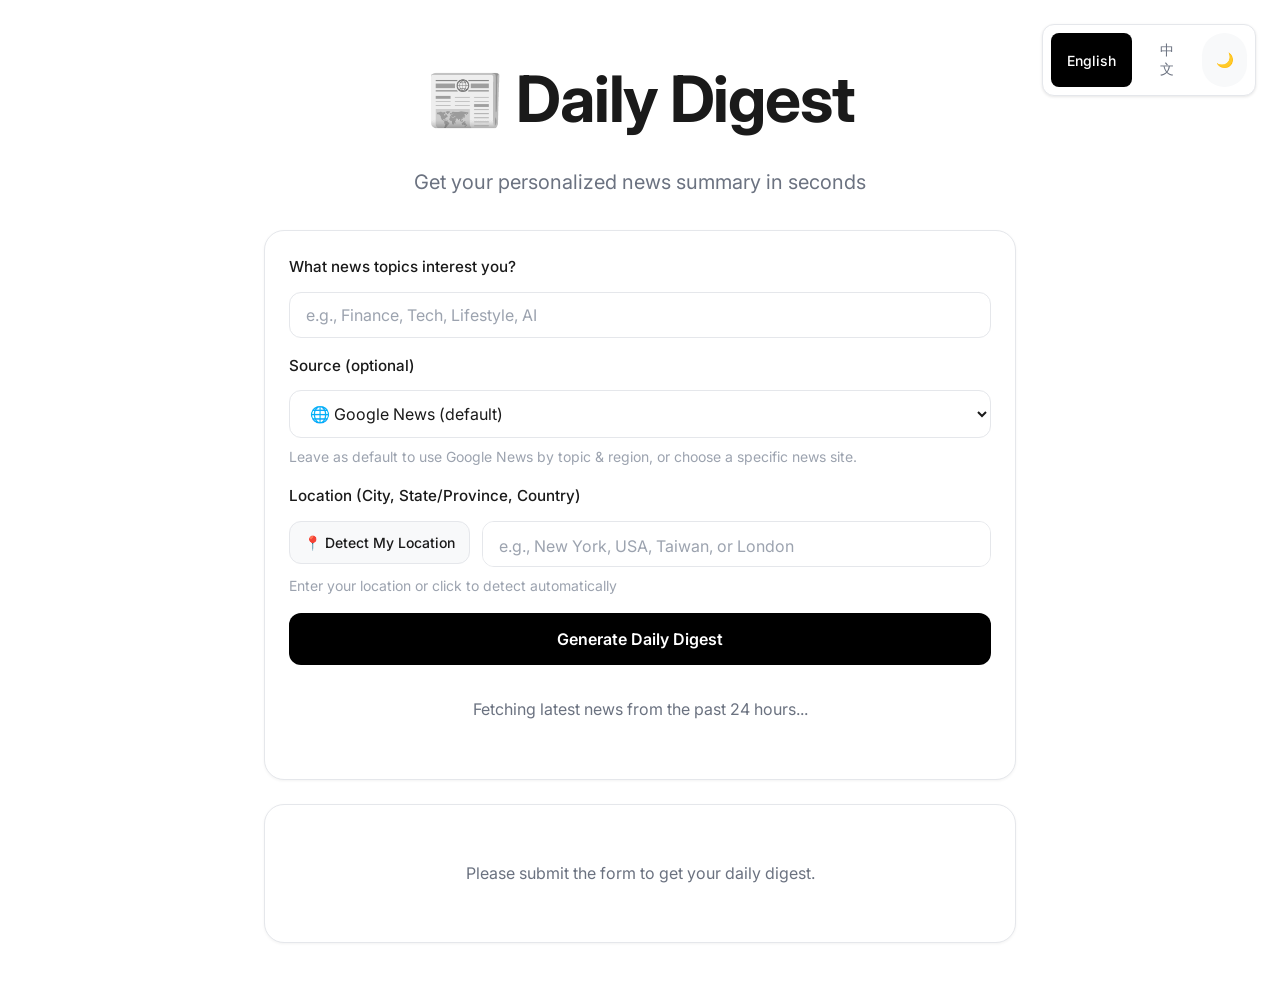
==== public/index.html @ 7a150e60 "11/23 address optimization" ====
<!DOCTYPE html>
<html lang="en">
  <head>
    <meta charset="UTF-8" />
    <meta name="viewport" content="width=device-width, initial-scale=1.0" />
    <title>Daily Digest</title>
    <link rel="icon" href="data:image/svg+xml,<svg xmlns=%22http://www.w3.org/2000/svg%22 viewBox=%220 0 100 100%22><text y=%22.9em%22 font-size=%2290%22>📰</text></svg>" />
    <style>
      @import url('https://fonts.googleapis.com/css2?family=Inter:wght@300;400;500;600;700&display=swap');
      
      :root {
        --bg: #ffffff;
        --bg-secondary: #f8f9fa;
        --text: #1a1a1a;
        --text-secondary: #6b7280;
        --text-muted: #9ca3af;
        --border: #e5e7eb;
        --border-light: #f3f4f6;
        --primary: #000000;
        --accent: #6366f1;
        --accent-light: #e0e7ff;
        --success: #10b981;
        --warning: #f59e0b;
        --error: #ef4444;
      }

      body.dark {
        --bg: #020617;
        --bg-secondary: #020617;
        --text: #e5e7eb;
        --text-secondary: #9ca3af;
        --text-muted: #6b7280;
        --border: #1f2937;
        --border-light: #111827;
        --primary: #f9fafb;
        --accent: #6366f1;
        --accent-light: rgba(129, 140, 248, 0.18);
        --success: #22c55e;
        --warning: #facc15;
        --danger: #f97373;
        --card-shadow: 0 22px 60px rgba(15, 23, 42, 0.95);
      }

      body.dark .lang-toggle {
        background: #020617;
        border-color: #1f2937;
        box-shadow: 0 10px 35px rgba(15, 23, 42, 0.9);
      }

      body.dark .lang-btn {
        color: #9ca3af;
      }

      .theme-btn {
        padding: 0.35rem 0.65rem;
        border-radius: 999px;
        border: none;
        cursor: pointer;
        font-size: 0.9rem;
        background: var(--bg-secondary);
        color: var(--text-secondary);
        display: flex;
        align-items: center;
        justify-content: center;
        transition: all 0.18s ease;
      }

      .theme-btn:hover {
        transform: translateY(-1px);
        box-shadow: 0 8px 18px rgba(15, 23, 42, 0.18);
      }


      body.dark .lang-btn.active {
        color: #f9fafb;
      }

      body.dark .app-container {
        background:
          radial-gradient(circle at top, rgba(129, 140, 248, 0.18), transparent 55%),
          radial-gradient(circle at bottom, rgba(56, 189, 248, 0.12), transparent 55%),
          #020617;
      }

      body.dark .card {
        background: #020617;
        border-color: #1f2937;
      }

      body.dark .card-header h2,
      body.dark .card-header p {
        color: #e5e7eb;
      }

      body.dark .input {
        background: #020617;
        border-color: #1f2937;
        color: #e5e7eb;
      }

      body.dark .input::placeholder {
        color: #6b7280;
      }

      body.dark .btn-primary {
        background: #6366f1;
        color: #f9fafb;
      }

      body.dark .btn-primary:hover {
        background: #4f46e5;
      }

      body.dark .btn-outline {
        border-color: #374151;
        color: #e5e7eb;
      }

      body.dark .btn-outline:hover {
        background: #111827;
      }

      body.dark .badge-keyword {
        background: rgba(55, 65, 81, 0.7);
        color: #e5e7eb;
      }

      body.dark .news-list li {
        border-color: #111827;
      }

      body.dark .news-link {
        color: #e5e7eb;
      }

      body.dark .news-link:hover {
        color: #a5b4fc;
      }

      body.dark .metric-label {
        color: #9ca3af;
      }

      body.dark .tooltip-badge {
        background: rgba(31, 41, 55, 0.95);
        color: #e5e7eb;
        border-color: #374151;
      }


      * {
        margin: 0;
        padding: 0;
        box-sizing: border-box;
      }

      body {
        font-family: 'Inter', -apple-system, BlinkMacSystemFont, sans-serif;
        background: var(--bg);
        color: var(--text);
        line-height: 1.6;
        min-height: 100vh;
        font-weight: 400;
        -webkit-font-smoothing: antialiased;
      }

      .lang-toggle {
        position: fixed;
        top: 1.5rem;
        right: 1.5rem;
        z-index: 100;
        display: flex;
        gap: 0.5rem;
        background: white;
        padding: 0.5rem;
        border-radius: 12px;
        border: 1px solid var(--border);
        box-shadow: 0 1px 3px rgba(0, 0, 0, 0.1);
      }

      .lang-btn {
        padding: 0.5rem 1rem;
        background: transparent;
        border: none;
        color: var(--text-secondary);
        cursor: pointer;
        border-radius: 8px;
        font-weight: 500;
        font-size: 0.875rem;
        transition: all 0.2s;
      }

      .lang-btn.active {
        background: var(--primary);
        color: white;
      }

      .lang-btn:hover:not(.active) {
        background: var(--bg-secondary);
        color: var(--text);
      }

      header {
        text-align: center;
        padding: 3rem 1.5rem 2rem;
        background: var(--bg);
      }

      header h1 {
        font-size: clamp(2.5rem, 6vw, 4rem);
        font-weight: 700;
        margin-bottom: 1rem;
        color: var(--text);
        letter-spacing: -0.02em;
      }

      header p {
        font-size: 1.25rem;
        color: var(--text-secondary);
        font-weight: 400;
        max-width: 600px;
        margin: 0 auto;
      }

      main {
        max-width: 800px;
        margin: 0 auto;
        padding: 0 1.5rem 2rem;
      }

      .card {
        background: white;
        border-radius: 20px;
        padding: 1.5rem;
        margin-bottom: 1.5rem;
        border: 1px solid var(--border);
        box-shadow: 0 1px 3px rgba(0, 0, 0, 0.05);
      }

      label {
        display: block;
        font-weight: 500;
        margin-bottom: 0.75rem;
        color: var(--text);
        font-size: 0.95rem;
      }

      input, select, textarea {
        width: 100%;
        padding: 0.75rem 1rem;
        border-radius: 12px;
        border: 1.5px solid var(--border);
        background: var(--bg);
        color: var(--text);
        font-size: 1rem;
        margin-bottom: 1rem;
        transition: all 0.2s;
        font-family: inherit;
        font-weight: 400;
      }

      textarea {
        min-height: 80px;
        resize: vertical;
        line-height: 1.6;
      }

      .address-input-wrapper {
        display: flex;
        gap: 0.75rem;
        align-items: stretch;
        margin-bottom: 1rem;
        flex-direction: row;
      }

      .address-input-wrapper textarea {
        flex: 1;
        margin-bottom: 0;
        min-height: auto;
        height: auto;
        line-height: 1.5;
        padding: 0.75rem 1rem;
        resize: none;
        overflow-y: auto;
        order: 2;
        box-sizing: border-box;
      }

      input:focus, select:focus, textarea:focus {
        outline: none;
        border-color: var(--primary);
        box-shadow: 0 0 0 3px rgba(0, 0, 0, 0.05);
      }

      input::placeholder, textarea::placeholder {
        color: var(--text-muted);
      }

      button {
        width: 100%;
        padding: 1rem 1.5rem;
        border-radius: 12px;
        border: none;
        font-size: 1rem;
        font-weight: 600;
        background: var(--primary);
        color: white;
        cursor: pointer;
        transition: all 0.2s;
        font-family: inherit;
      }

      button:hover {
        background: #333;
        transform: translateY(-1px);
        box-shadow: 0 4px 12px rgba(0, 0, 0, 0.15);
      }

      button:active {
        transform: translateY(0);
      }

      .takeaway-section {
        background: var(--bg-secondary);
        padding: 2rem;
        border-radius: 16px;
        margin-bottom: 2rem;
        border: 1px solid var(--border);
      }

      .takeaway-section h2 {
        font-size: 1.5rem;
        margin-bottom: 1.5rem;
        font-weight: 600;
        color: var(--text);
      }

      .things-to-watch {
        margin-bottom: 1.5rem;
      }

      .things-to-watch h3 {
        font-size: 1rem;
        margin-bottom: 1rem;
        color: var(--text);
        font-weight: 500;
      }

      .things-to-watch ul {
        list-style: none;
        padding-left: 0;
      }

      .things-to-watch li {
        padding: 0.75rem 1rem;
        margin-bottom: 0.5rem;
        background: white;
        border-radius: 10px;
        border-left: 3px solid var(--accent);
        font-size: 0.95rem;
        line-height: 1.6;
      }

      .takeaway-box {
        background: white;
        padding: 1.5rem;
        border-radius: 12px;
        border: 1px solid var(--border);
      }

      .takeaway-box h3 {
        font-size: 1rem;
        margin-bottom: 0.75rem;
        font-weight: 600;
        color: var(--text);
      }

      .takeaway-box p {
        font-size: 1rem;
        line-height: 1.7;
        color: var(--text);
      }

      .ai-disabled {
        background: var(--accent-light);
        border: 1px solid var(--accent);
        color: var(--accent);
        padding: 1rem 1.5rem;
        border-radius: 12px;
        text-align: center;
        margin-bottom: 2rem;
        font-size: 0.95rem;
      }

      .news-list {
        display: grid;
        gap: 0.75rem;
      }

      .news-item {
        background: white;
        border: 1px solid var(--border);
        border-radius: 12px;
        padding: 1rem 1.25rem;
        transition: all 0.2s;
        display: flex;
        align-items: center;
        justify-content: space-between;
        gap: 1rem;
      }

      .news-item:hover {
        background: var(--bg-secondary);
        border-color: var(--primary);
        transform: translateX(2px);
      }

      .news-item h3 {
        font-size: 0.875rem;
        font-weight: 500;
        margin: 0;
        flex: 1;
        line-height: 1.5;
        color: var(--text);
      }

      .news-item a {
        color: var(--text);
        text-decoration: none;
        transition: color 0.2s;
      }

      .news-item a:hover {
        color: var(--accent);
      }

      .news-item .link-icon {
        color: var(--text-muted);
        font-size: 1rem;
        transition: all 0.2s;
        flex-shrink: 0;
      }

      .news-item:hover .link-icon {
        color: var(--primary);
        transform: translateX(2px);
      }

      .status {
        text-align: center;
        padding: 2rem;
        color: var(--text-secondary);
        font-size: 1rem;
      }

      .error {
        color: var(--error);
        background: #fef2f2;
        padding: 1.5rem;
        border-radius: 12px;
        border: 1px solid #fecaca;
        text-align: center;
        font-size: 0.95rem;
      }

      .loading {
        text-align: center;
        padding: 2rem;
        color: var(--text-secondary);
      }

      .loading::after {
        content: '...';
        animation: dots 1.5s steps(4, end) infinite;
      }

      @keyframes dots {
        0%, 20% { content: '.'; }
        40% { content: '..'; }
        60%, 100% { content: '...'; }
      }

      .address-input-group {
        display: grid;
        gap: 1rem;
      }

      .address-input-group textarea {
        margin-bottom: 0;
      }

      .helper-text {
        font-size: 0.875rem;
        color: var(--text-muted);
        margin-top: -0.5rem;
        margin-bottom: 1rem;
      }

      .location-detect-btn {
        padding: 0.75rem 0.875rem;
        border-radius: 12px;
        border: 1.5px solid var(--border);
        background: var(--bg-secondary);
        color: var(--text);
        cursor: pointer;
        font-size: 0.875rem;
        font-weight: 500;
        transition: all 0.2s;
        font-family: inherit;
        display: flex;
        align-items: center;
        gap: 0.5rem;
        white-space: nowrap;
        flex-shrink: 0;
        align-self: stretch;
        order: 1;
        min-width: auto;
        width: auto;
        max-width: fit-content;
        box-sizing: border-box;
        height: 100%;
      }
      
      button.location-detect-btn {
        width: auto !important;
      }

      .location-detect-btn:hover {
        background: var(--border);
        border-color: var(--primary);
      }

      .location-detect-btn:disabled {
        opacity: 0.5;
        cursor: not-allowed;
      }

      @media (max-width: 768px) {
        .lang-toggle {
          top: 1rem;
          right: 1rem;
        }

        header {
          padding: 4rem 1rem 3rem;
        }

        .card {
          padding: 1.5rem;
        }

        .news-item {
          flex-direction: column;
          align-items: flex-start;
        }

        .news-item h3 {
          margin-bottom: 0.5rem;
        }
      }
    </style>
  </head>
  <body>
    <div class="lang-toggle">
      <button class="lang-btn active" data-lang="en">English</button>
      <button class="lang-btn" data-lang="zh">中文</button>
          <button class="theme-btn" id="themeToggle" aria-label="Toggle dark mode">🌙</button>
    </div>

    <header>
      <h1 data-i18n="title">📰 Daily Digest</h1>
      <p data-i18n="subtitle">Get your daily news summary in seconds</p>
    </header>

    <main>
      <section class="card">
        <form id="interestForm">
          <div>
            <label for="topic" data-i18n="topic-label">What news topics interest you?</label>
            <input
              id="topic"
              name="topic"
              data-i18n-placeholder="topic-placeholder"
              placeholder="e.g., Finance, Tech, Lifestyle, AI"
              required
            />
          </div>

          <div>
            <label for="presetSource">Source (optional)</label>
            <select id="presetSource" name="presetSource">
              <option value="">🌐 Google News (default)</option>
              <option value="bbc_world">BBC News - World</option>
              <option value="cnn_world">CNN - World</option>
              <option value="cnn_international">CNN - International Edition</option>
              <option value="nyt_world">NYT - World News</option>
              <option value="nyt_top">NYT - Top Stories</option>
              <option value="guardian_world">The Guardian - World</option>
              <option value="wapo_world">Washington Post - World</option>
              <option value="wsj_world">WSJ - World News</option>
              <option value="latimes_world">LA Times - World &amp; Nation</option>
              <option value="cnbc_international">CNBC International</option>
              <option value="cnbc_us">CNBC - US Top News</option>
              <option value="yahoo_news">Yahoo News - Latest</option>
              <option value="yahoo_mostviewed">Yahoo News - Most viewed</option>
              <option value="huffpost_world">HuffPost - World News</option>
              <option value="fox_news">FOX News - Latest</option>
              <option value="toi_world">Times of India - World</option>
              <option value="ndtv_world">NDTV - World News</option>
              <option value="reddit_worldnews">Reddit - r/worldnews</option>
              <option value="google_top">Google News - Top stories</option>
              <option value="politico_playbook">Politico - Playbook</option>
            </select>
            <p class="helper-text">
              Leave as default to use Google News by topic &amp; region, or choose a specific news site.
            </p>
          </div>

          <div>
            <label for="address" data-i18n="address-label">Location (City, State/Province, Country)</label>
            <div class="address-input-wrapper">
              <button type="button" class="location-detect-btn" id="detectLocation" data-i18n="detect-location">
                📍 Detect My Location
              </button>
              <textarea
                id="address"
                name="address"
                data-i18n-placeholder="address-placeholder"
                placeholder="e.g., New York, USA, Taiwan, or London"
                rows="1"
                required
              ></textarea>
            </div>
            <p class="helper-text" data-i18n="address-helper">Enter your location or click to detect automatically</p>
          </div>
          
          <button type="submit" data-i18n="submit-btn">Generate Daily Digest</button>
        </form>
        <p class="status" id="helper" data-i18n="helper-text">Fetching latest news from the past 24 hours...</p>
      </section>

      <div id="aiDisabledNotice" class="ai-disabled" style="display: none;" data-i18n="ai-disabled">
        AI summarization is currently unavailable. News articles are displayed without AI-generated summaries.
      </div>

      <section id="takeawaySection" class="card takeaway-section" style="display: none;">
        <h2 data-i18n="takeaway-title">Today's Highlights</h2>
        <div class="things-to-watch" id="thingsToWatch"></div>
        <div class="takeaway-box" id="takeawayBox"></div>
      </section>

      <section class="card">
        <div id="status" class="status" data-i18n="status-default">Please submit the form to get your daily digest.</div>
        <div class="news-list" id="newsList"></div>
      </section>
    </main>

    <script>
      // 多語言支援 - 默認英文優先
      let currentLang = 'en';

      const translations = {
        zh: {
          title: "📰 每日摘要",
          subtitle: "幾秒內獲取您的個性化新聞摘要",
          "topic-label": "您對哪些新聞主題感興趣？",
          "topic-placeholder": "例如：財經、科技、生活、AI",
          "address-label": "位置（城市、州/省、國家）",
          "address-placeholder": "例如：紐約，美國，台灣或倫敦",
          "address-helper": "請輸入位置或點擊自動偵測",
          "detect-location": "📍 偵測我的位置",
          "detecting-location": "正在偵測位置...",
          "location-error": "無法偵測位置，請手動輸入。",
          "location-success": "位置已偵測！",
          "url-label": "自訂 RSS / 新聞網址（選填）",
          "url-placeholder": "例如：https://example.com/rss",
          "submit-btn": "生成每日摘要",
          "helper-text": "正在獲取過去24小時的最新新聞...",
          "status-default": "請提交表單以獲取您的每日摘要。",
          "status-loading": "正在獲取最新新聞...",
          "status-no-news": "目前沒有符合的新聞，換個關鍵字試試？",
          "status-count": "找到 {count} 則相關新聞",
          "takeaway-title": "今日重點",
          "things-to-watch": "今天需要注意的事情",
          "takeaway": "Take Away",
          "error-fetch": "無法取得新聞",
          "ai-disabled": "AI 摘要功能目前不可用。新聞文章將在沒有 AI 生成摘要的情況下顯示。"
        },
        en: {
          title: "📰 Daily Digest",
          subtitle: "Get your personalized news summary in seconds",
          "topic-label": "What news topics interest you?",
          "topic-placeholder": "e.g., Finance, Tech, Lifestyle, AI",
          "address-label": "Location (City, State/Province, Country)",
          "address-placeholder": "e.g., New York, USA, Taiwan, or London",
          "address-helper": "Enter your location or click to detect automatically",
          "detect-location": "📍 Detect My Location",
          "detecting-location": "Detecting location...",
          "location-error": "Unable to detect location. Please enter manually.",
          "location-success": "Location detected!",
          "url-label": "Custom RSS / News URL (Optional)",
          "url-placeholder": "e.g., https://example.com/rss",
          "submit-btn": "Generate Daily Digest",
          "helper-text": "Fetching latest news from the past 24 hours...",
          "status-default": "Please submit the form to get your daily digest.",
          "status-loading": "Fetching latest news…",
          "status-no-news": "No matching news found. Try different keywords?",
          "status-count": "Found {count} relevant news articles",
          "takeaway-title": "Today's Highlights",
          "things-to-watch": "Things to Watch Today",
          "takeaway": "Take Away",
          "error-fetch": "Failed to fetch news",
          "ai-disabled": "AI summarization is currently unavailable. News articles are displayed without AI-generated summaries."
        }
      };

      function updateLanguage(lang) {
        currentLang = lang;
        document.querySelectorAll('[data-i18n]').forEach(el => {
          const key = el.getAttribute('data-i18n');
          if (translations[lang][key]) {
            el.textContent = translations[lang][key];
          }
        });
        document.querySelectorAll('[data-i18n-placeholder]').forEach(el => {
          const key = el.getAttribute('data-i18n-placeholder');
          if (translations[lang][key]) {
            el.placeholder = translations[lang][key];
          }
        });
        document.querySelectorAll('.lang-btn').forEach(btn => {
          btn.classList.toggle('active', btn.dataset.lang === lang);
        });
      }

      document.querySelectorAll('.lang-btn').forEach(btn => {
        btn.addEventListener('click', () => {
          updateLanguage(btn.dataset.lang);
        });
      });

      // 初始化：設置默認語言
      updateLanguage('en');

      // 設置地址輸入框高度與topic輸入框一致
      const addressInput = document.getElementById('address');
      const topicInput = document.getElementById('topic');
      
      function syncInputHeight() {
        if (topicInput && addressInput) {
          const topicHeight = topicInput.offsetHeight;
          addressInput.style.height = topicHeight + 'px';
        }
      }
      
      // 初始化時同步高度
      window.addEventListener('load', syncInputHeight);
      setTimeout(syncInputHeight, 100);
      
      // 當窗口大小改變時重新同步
      window.addEventListener('resize', syncInputHeight);

      // 位置偵測功能
      document.getElementById('detectLocation').addEventListener('click', async () => {
        const btn = document.getElementById('detectLocation');
        
        btn.disabled = true;
        btn.textContent = translations[currentLang]['detecting-location'];
        
        if (!navigator.geolocation) {
          alert(translations[currentLang]['location-error']);
          btn.disabled = false;
          btn.textContent = translations[currentLang]['detect-location'];
          return;
        }
        
        try {
          const position = await new Promise((resolve, reject) => {
            navigator.geolocation.getCurrentPosition(resolve, reject, {
              timeout: 10000,
              enableHighAccuracy: false
            });
          });
          
          // 使用反向地理編碼 API
          const { latitude, longitude } = position.coords;
          const response = await fetch(
            `https://nominatim.openstreetmap.org/reverse?format=json&lat=${latitude}&lon=${longitude}&zoom=zoom=10&addressdetails=1&accept-language=en`
          );
          const data = await response.json();
          
          if (data && data.address) {
            const address = data.address;
            let locationText = '';
            
            // 構建地址字符串
            if (address.city || address.town || address.village) {
              locationText = address.city || address.town || address.village;
            }
            if (address.state) {
              locationText += locationText ? `, ${address.state}` : address.state;
            }
            if (address.country) {
              locationText += locationText ? `, ${address.country}` : address.country;
            }
            
            if (locationText) {
              addressInput.value = locationText;
              btn.textContent = translations[currentLang]['location-success'];
            } else {
              throw new Error('No location data');
            }
          } else {
            throw new Error('No location data');
          }
        } catch (error) {
          console.error('Location detection error:', error);
          alert(translations[currentLang]['location-error']);
          btn.textContent = translations[currentLang]['detect-location'];
        } finally {
          btn.disabled = false;
        }
      });

      // 表單提交
      const form = document.getElementById("interestForm");
      const newsList = document.getElementById("newsList");
      const statusBox = document.getElementById("status");
      const takeawaySection = document.getElementById("takeawaySection");
      const thingsToWatch = document.getElementById("thingsToWatch");
      const takeawayBox = document.getElementById("takeawayBox");
      const aiDisabledNotice = document.getElementById("aiDisabledNotice");

      form.addEventListener("submit", async (event) => {
        event.preventDefault();
        const formData = new FormData(form);
        const params = new URLSearchParams();
        
        // 處理地址輸入
        const address = formData.get('address').trim();
        if (address) {
          // 簡單解析地址，提取城市或國家
          const addressParts = address.split(',').map(s => s.trim());
          const region = addressParts[addressParts.length - 1] || addressParts[0] || 'us';
          params.append('region', region);
        } else {
          params.append('region', 'us');
        }
        
        
        // 其他參數
        params.append('topic', formData.get('topic') || 'trending');
        const presetSource = formData.get('presetSource') || '';
        if (presetSource) {
          params.append('presetId', presetSource);
        }
        params.append('lang', currentLang);


        statusBox.textContent = translations[currentLang]["status-loading"];
        statusBox.className = "status loading";
        newsList.innerHTML = "";
        takeawaySection.style.display = "none";
        aiDisabledNotice.style.display = "none";

        try {
          const response = await fetch(`/api/news?${params.toString()}`);
          const payload = await response.json();

          if (!response.ok) {
            throw new Error(payload.error || translations[currentLang]["error-fetch"]);
          }

          const { items, takeaway } = payload;

          if (!items.length) {
            statusBox.textContent = translations[currentLang]["status-no-news"];
            statusBox.className = "status";
            return;
          }

          statusBox.textContent = translations[currentLang]["status-count"].replace("{count}", items.length);
          statusBox.className = "status";

          // 處理 AI 總結
          if (takeaway && takeaway.things_to_watch && takeaway.takeaway) {
            // AI 功能可用，顯示總結
            if (takeaway.things_to_watch) {
              const thingsList = takeaway.things_to_watch.split('\n').filter(line => line.trim());
              thingsToWatch.innerHTML = `
                <h3>${translations[currentLang]["things-to-watch"]}</h3>
                <ul>
                  ${thingsList.map(item => `<li>${item.replace(/^\d+\.\s*/, '').trim()}</li>`).join('')}
                </ul>
              `;
            }
            if (takeaway.takeaway) {
              takeawayBox.innerHTML = `
                <h3>${translations[currentLang]["takeaway"]}</h3>
                <p>${takeaway.takeaway}</p>
              `;
            }
            takeawaySection.style.display = "block";
            aiDisabledNotice.style.display = "none";
          } else {
            // AI 功能不可用，顯示提示
            aiDisabledNotice.style.display = "block";
            takeawaySection.style.display = "none";
          }

          // 顯示新聞列表（只顯示標題和連結，字體較小）
          newsList.innerHTML = items
            .map(
              (item) => `
                <article class="news-item">
                  <h3><a href="${item.link}" target="_blank" rel="noopener">${item.title}</a></h3>
                  <span class="link-icon">→</span>
                </article>
              `
            )
            .join("");
        } catch (error) {
          console.error(error);
          statusBox.textContent = error.message;
          statusBox.className = "error";
        }
      });
// ----- Dark mode toggle -----
    const THEME_KEY = 'dailyDigestTheme';
    function applyTheme(theme) {
      const body = document.body;
      if (theme === 'dark') {
        body.classList.add('dark');
      } else {
        body.classList.remove('dark');
      }
      const toggle = document.getElementById('themeToggle');
      if (toggle) {
        toggle.textContent = theme === 'dark' ? '☀️' : '🌙';
      }
    }

    function initTheme() {
      let theme = 'light';
      try {
        const stored = window.localStorage.getItem(THEME_KEY);
        if (stored === 'dark' || stored === 'light') {
          theme = stored;
        } else {
          if (window.matchMedia && window.matchMedia('(prefers-color-scheme: dark)').matches) {
            theme = 'dark';
          }
        }
      } catch (e) {
        console.error('theme read error', e);
      }
      applyTheme(theme);
      const toggle = document.getElementById('themeToggle');
      if (toggle) {
        toggle.addEventListener('click', () => {
          const current = document.body.classList.contains('dark') ? 'dark' : 'light';
          const next = current === 'dark' ? 'light' : 'dark';
          applyTheme(next);
          try {
            window.localStorage.setItem(THEME_KEY, next);
          } catch (e) {
            console.error('theme save error', e);
          }
        });
      }
    }

    document.addEventListener('DOMContentLoaded', () => {
      try {
        initTheme();
      } catch (e) {
        console.error('initTheme error', e);
      }
    });
</script>
  </body>
</html>
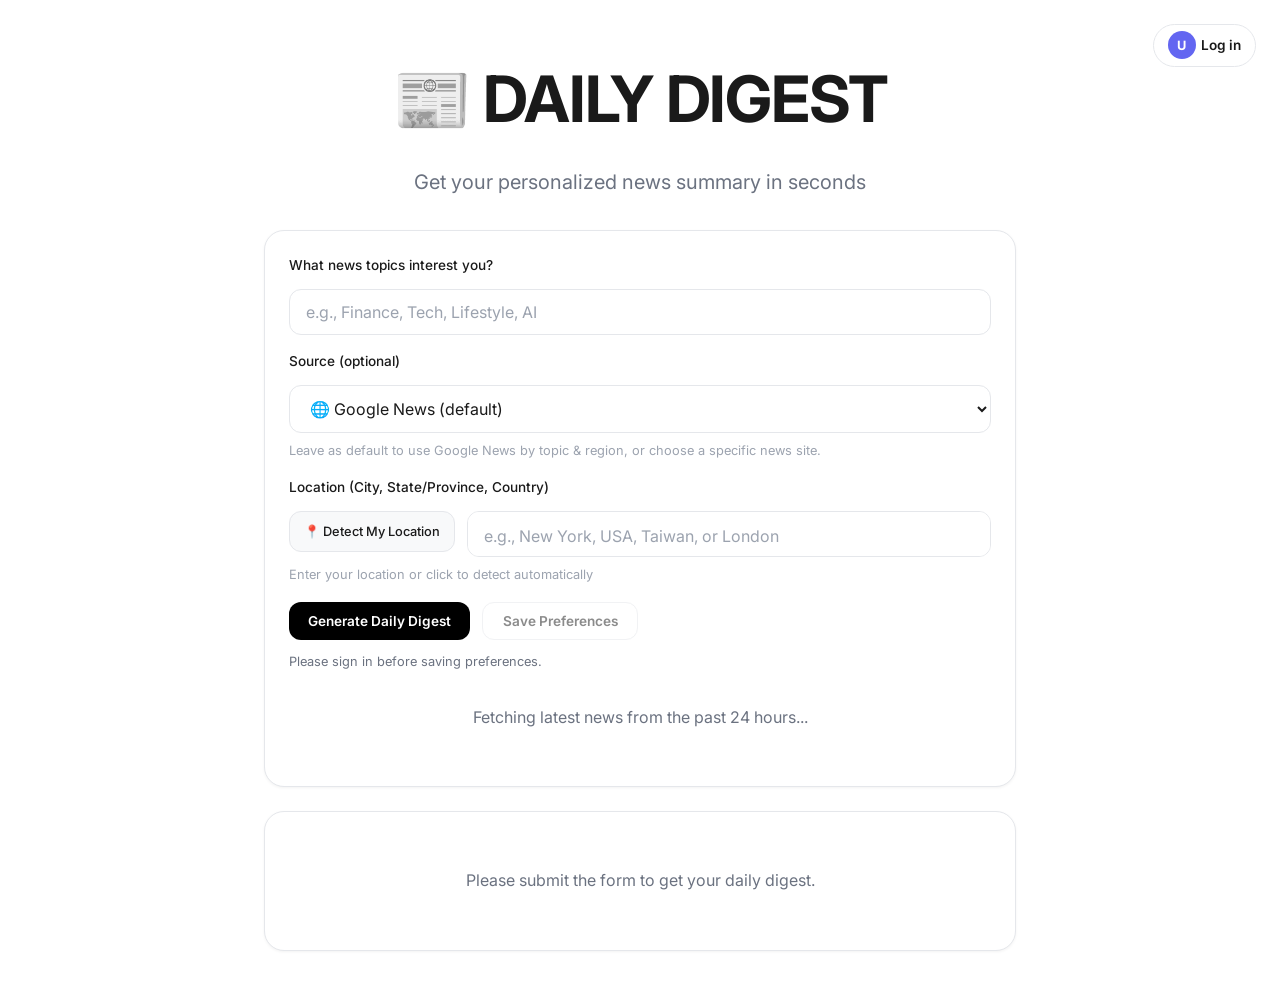
==== commit ba489552: "01/20 Add new features" ====
--- a/public/index.html
+++ b/public/index.html
@@ -3,7 +3,7 @@
   <head>
     <meta charset="UTF-8" />
     <meta name="viewport" content="width=device-width, initial-scale=1.0" />
-    <title>Daily Digest</title>
+    <title>DAILY DIGEST</title>
     <link rel="icon" href="data:image/svg+xml,<svg xmlns=%22http://www.w3.org/2000/svg%22 viewBox=%220 0 100 100%22><text y=%22.9em%22 font-size=%2290%22>📰</text></svg>" />
     <style>
       @import url('https://fonts.googleapis.com/css2?family=Inter:wght@300;400;500;600;700&display=swap');
@@ -51,18 +51,25 @@
         color: #9ca3af;
       }
 
+      body.dark .account-btn {
+        background: #020617;
+        border-color: #1f2937;
+        color: #e5e7eb;
+      }
+
       .theme-btn {
-        padding: 0.35rem 0.65rem;
+        padding: 0.25rem 0.5rem;
         border-radius: 999px;
         border: none;
         cursor: pointer;
-        font-size: 0.9rem;
+        font-size: 0.8rem;
         background: var(--bg-secondary);
         color: var(--text-secondary);
         display: flex;
         align-items: center;
         justify-content: center;
         transition: all 0.18s ease;
+        width: auto;
       }
 
       .theme-btn:hover {
@@ -72,7 +79,8 @@
 
 
       body.dark .lang-btn.active {
-        color: #f9fafb;
+        background: #111827;
+        color: #e5e7eb;
       }
 
       body.dark .app-container {
@@ -109,6 +117,16 @@
 
       body.dark .btn-primary:hover {
         background: #4f46e5;
+      }
+
+      body.dark button[type="submit"] {
+        background: #111827;
+        color: #e5e7eb;
+        border: 1px solid #1f2937;
+      }
+
+      body.dark button[type="submit"]:hover {
+        background: #1f2937;
       }
 
       body.dark .btn-outline {
@@ -164,30 +182,195 @@
         -webkit-font-smoothing: antialiased;
       }
 
-      .lang-toggle {
+      .top-actions {
         position: fixed;
         top: 1.5rem;
         right: 1.5rem;
         z-index: 100;
         display: flex;
-        gap: 0.5rem;
+        align-items: center;
+        gap: 0.75rem;
+      }
+
+      .lang-toggle {
+        display: flex;
+        gap: 0.35rem;
         background: white;
-        padding: 0.5rem;
+        padding: 0.3rem;
         border-radius: 12px;
         border: 1px solid var(--border);
         box-shadow: 0 1px 3px rgba(0, 0, 0, 0.1);
       }
 
+      .account-btn {
+        display: inline-flex;
+        align-items: center;
+        gap: 0.35rem;
+        padding: 0.4rem 0.85rem;
+        border-radius: 999px;
+        border: 1px solid var(--border);
+        background: white;
+        font-weight: 600;
+        color: var(--text);
+        cursor: pointer;
+        transition: all 0.2s ease;
+        font-size: 0.85rem;
+        width: auto;
+      }
+
+      .account-btn:hover {
+        transform: translateY(-1px);
+        box-shadow: 0 6px 18px rgba(15, 23, 42, 0.12);
+      }
+
+      .account-avatar {
+        width: 28px;
+        height: 28px;
+        border-radius: 50%;
+        display: grid;
+        place-items: center;
+        background: var(--accent);
+        color: white;
+        font-size: 0.8rem;
+        font-weight: 700;
+      }
+
+      .account-menu-wrapper {
+        position: relative;
+      }
+
+      .account-menu {
+        position: absolute;
+        right: 0;
+        top: calc(100% + 0.6rem);
+        min-width: 260px;
+        padding: 1rem;
+        background: #f8fafc;
+        border: 1px solid #e2e8f0;
+        border-radius: 16px;
+        box-shadow: 0 18px 40px rgba(15, 23, 42, 0.16);
+        color: #0f172a;
+        z-index: 200;
+      }
+
+      body.dark .account-menu {
+        background: #0b0f19;
+        border-color: #1f2937;
+        color: #f9fafb;
+        box-shadow: 0 18px 40px rgba(15, 23, 42, 0.6);
+      }
+
+      .account-menu-header {
+        display: flex;
+        flex-direction: column;
+        gap: 0.35rem;
+        padding-bottom: 0.75rem;
+        border-bottom: 1px solid rgba(148, 163, 184, 0.2);
+        margin-bottom: 0.75rem;
+      }
+
+      .account-menu-name {
+        font-size: 1.05rem;
+        font-weight: 700;
+      }
+
+      .account-menu-email {
+        color: rgba(15, 23, 42, 0.6);
+        font-size: 0.85rem;
+        word-break: break-all;
+      }
+
+      body.dark .account-menu-email {
+        color: rgba(226, 232, 240, 0.8);
+      }
+
+      .account-chip {
+        display: inline-flex;
+        align-items: center;
+        gap: 0.35rem;
+        padding: 0.2rem 0.65rem;
+        border-radius: 999px;
+        background: rgba(99, 102, 241, 0.25);
+        color: #c7d2fe;
+        font-size: 0.75rem;
+        font-weight: 600;
+        width: fit-content;
+      }
+
+      .account-menu-item {
+        width: 100%;
+        background: transparent;
+        border: none;
+        color: #0f172a;
+        text-align: left;
+        padding: 0.55rem 0.4rem;
+        border-radius: 10px;
+        font-weight: 600;
+        font-size: 0.95rem;
+        cursor: pointer;
+        transition: background 0.2s ease;
+      }
+
+      .account-menu-item:hover {
+        background: rgba(15, 23, 42, 0.06);
+      }
+
+      body.dark .account-menu-item {
+        color: #e5e7eb;
+      }
+
+      body.dark .account-menu-item:hover {
+        background: rgba(148, 163, 184, 0.15);
+      }
+
+      .account-menu-footer {
+        border-top: 1px solid rgba(148, 163, 184, 0.2);
+        margin-top: 0.75rem;
+        padding-top: 0.75rem;
+      }
+
+      .account-menu-controls {
+        display: flex;
+        align-items: center;
+        justify-content: space-between;
+        gap: 0.5rem;
+        margin-top: 0.6rem;
+        padding-top: 0.6rem;
+        border-top: 1px solid rgba(148, 163, 184, 0.2);
+      }
+
+      .account-menu .lang-toggle {
+        background: #ffffff;
+        border-color: #e2e8f0;
+        box-shadow: none;
+      }
+
+      .account-menu .lang-btn.active {
+        background: #0f172a;
+        color: #ffffff;
+      }
+
+      body.dark .account-menu .lang-toggle {
+        background: rgba(255, 255, 255, 0.08);
+        border-color: rgba(148, 163, 184, 0.2);
+      }
+
+      body.dark .account-menu .lang-btn.active {
+        background: #f9fafb;
+        color: #0b0f19;
+      }
+
       .lang-btn {
-        padding: 0.5rem 1rem;
+        padding: 0.35rem 0.75rem;
         background: transparent;
         border: none;
         color: var(--text-secondary);
         cursor: pointer;
         border-radius: 8px;
         font-weight: 500;
-        font-size: 0.875rem;
+        font-size: 0.8rem;
         transition: all 0.2s;
+        width: auto;
       }
 
       .lang-btn.active {
@@ -242,7 +425,7 @@
         font-weight: 500;
         margin-bottom: 0.75rem;
         color: var(--text);
-        font-size: 0.95rem;
+        font-size: 0.85rem;
       }
 
       input, select, textarea {
@@ -320,6 +503,94 @@
         transform: translateY(0);
       }
 
+      .btn-outline {
+        background: transparent;
+        color: var(--text);
+        border: 1px solid var(--border);
+      }
+
+      .btn-outline:hover {
+        background: var(--bg-secondary);
+        border-color: var(--text);
+      }
+
+      .auth-card .card-header {
+        margin-bottom: 1rem;
+      }
+
+      .auth-status {
+        font-size: 0.85rem;
+        color: var(--text-secondary);
+        margin-bottom: 1rem;
+      }
+
+      .auth-actions,
+      .form-actions {
+        display: flex;
+        gap: 0.75rem;
+        flex-wrap: wrap;
+      }
+
+      .auth-actions button,
+      .form-actions button {
+        width: auto;
+        padding: 0.65rem 1.2rem;
+        font-size: 0.85rem;
+      }
+
+      .pref-status {
+        margin-top: 0.75rem;
+        color: var(--text-secondary);
+        font-size: 0.8rem;
+      }
+
+      .auth-page {
+        position: fixed;
+        inset: 0;
+        background:
+          radial-gradient(circle at top, rgba(99, 102, 241, 0.12), transparent 55%),
+          radial-gradient(circle at bottom, rgba(14, 165, 233, 0.1), transparent 55%),
+          #0b1120;
+        display: none;
+        align-items: center;
+        justify-content: center;
+        padding: 2rem 1.5rem;
+        z-index: 300;
+      }
+
+      .auth-page-card {
+        width: min(620px, 100%);
+        background: var(--bg);
+        border: 1px solid var(--border);
+        border-radius: 18px;
+        padding: 2rem;
+        box-shadow: 0 20px 60px rgba(15, 23, 42, 0.3);
+      }
+
+      .auth-page-header {
+        display: flex;
+        align-items: flex-start;
+        justify-content: space-between;
+        gap: 1rem;
+        margin-bottom: 1rem;
+      }
+
+      .auth-page-footer {
+        display: flex;
+        justify-content: flex-end;
+        margin-top: 1.25rem;
+      }
+
+      .auth-close {
+        padding: 0.2rem 0.15rem;
+        font-size: 0.85rem;
+      }
+
+      .btn-disabled {
+        opacity: 0.5;
+        cursor: not-allowed;
+      }
+
       .takeaway-section {
         background: var(--bg-secondary);
         padding: 2rem;
@@ -357,7 +628,7 @@
         background: white;
         border-radius: 10px;
         border-left: 3px solid var(--accent);
-        font-size: 0.95rem;
+        font-size: 0.85rem;
         line-height: 1.6;
       }
 
@@ -389,7 +660,7 @@
         border-radius: 12px;
         text-align: center;
         margin-bottom: 2rem;
-        font-size: 0.95rem;
+        font-size: 0.85rem;
       }
 
       .news-list {
@@ -416,7 +687,7 @@
       }
 
       .news-item h3 {
-        font-size: 0.875rem;
+        font-size: 0.8rem;
         font-weight: 500;
         margin: 0;
         flex: 1;
@@ -460,7 +731,7 @@
         border-radius: 12px;
         border: 1px solid #fecaca;
         text-align: center;
-        font-size: 0.95rem;
+        font-size: 0.85rem;
       }
 
       .loading {
@@ -490,7 +761,7 @@
       }
 
       .helper-text {
-        font-size: 0.875rem;
+        font-size: 0.8rem;
         color: var(--text-muted);
         margin-top: -0.5rem;
         margin-bottom: 1rem;
@@ -503,13 +774,13 @@
         background: var(--bg-secondary);
         color: var(--text);
         cursor: pointer;
-        font-size: 0.875rem;
+        font-size: 0.8rem;
         font-weight: 500;
         transition: all 0.2s;
         font-family: inherit;
         display: flex;
         align-items: center;
-        gap: 0.5rem;
+        gap: 0.35rem;
         white-space: nowrap;
         flex-shrink: 0;
         align-self: stretch;
@@ -536,9 +807,11 @@
       }
 
       @media (max-width: 768px) {
-        .lang-toggle {
+        .top-actions {
           top: 1rem;
           right: 1rem;
+          flex-direction: column;
+          align-items: flex-end;
         }
 
         header {
@@ -557,22 +830,86 @@
         .news-item h3 {
           margin-bottom: 0.5rem;
         }
+
+        .account-layout {
+          grid-template-columns: 1fr;
+        }
+
+        .account-menu {
+          min-width: 220px;
+        }
       }
     </style>
   </head>
   <body>
-    <div class="lang-toggle">
-      <button class="lang-btn active" data-lang="en">English</button>
-      <button class="lang-btn" data-lang="zh">中文</button>
-          <button class="theme-btn" id="themeToggle" aria-label="Toggle dark mode">🌙</button>
+    <div class="top-actions">
+      <div class="account-menu-wrapper">
+        <button class="account-btn" id="accountBtn" type="button">
+          <span class="account-avatar" id="accountAvatarBtn">U</span>
+          <span id="accountBtnLabel" data-i18n="nav-login">Log in</span>
+        </button>
+        <div class="account-menu" id="accountMenu" hidden>
+          <div class="account-menu-header">
+            <div class="account-menu-name" id="menuUsername" data-i18n="menu-guest-title">Guest</div>
+            <div class="account-menu-email" id="menuEmail" data-i18n="menu-guest-subtitle">Sign in to manage your account.</div>
+          </div>
+          <div>
+            <button class="account-menu-item" id="menuHome" type="button" data-i18n="menu-home">Home</button>
+            <button class="account-menu-item" id="menuNotifications" type="button" data-i18n="menu-notifications">Notifications</button>
+            <button class="account-menu-item" id="menuAccountSettings" type="button" data-i18n="menu-settings">Settings</button>
+            <button class="account-menu-item" id="menuSavedPreferences" type="button" data-i18n="menu-saved-preferences">Saved Preferences</button>
+            <button class="account-menu-item" id="menuLogin" type="button" data-i18n="menu-login">Log in</button>
+            <div class="account-menu-controls">
+              <div class="lang-toggle">
+                <button class="lang-btn active" data-lang="en">English</button>
+                <button class="lang-btn" data-lang="zh">中文</button>
+              </div>
+              <button class="theme-btn" id="themeToggle" aria-label="Toggle dark mode">🌙</button>
+            </div>
+          </div>
+          <div class="account-menu-footer">
+            <button class="account-menu-item" id="menuLogout" type="button" data-i18n="auth-logout">Log out</button>
+          </div>
+        </div>
+      </div>
     </div>
 
-    <header>
-      <h1 data-i18n="title">📰 Daily Digest</h1>
-      <p data-i18n="subtitle">Get your daily news summary in seconds</p>
-    </header>
-
-    <main>
+      <section class="auth-page" id="authPage" style="display: none;">
+        <div class="auth-page-card">
+          <div class="auth-page-header">
+            <div>
+              <h2 data-i18n="auth-title">Account</h2>
+              <p data-i18n="auth-subtitle">Sign in to save preferences and history.</p>
+            </div>
+          </div>
+          <div class="auth-status" id="authStatus" data-i18n="auth-status-signed-out">Not signed in.</div>
+          <form id="authForm" class="auth-form">
+          <div>
+            <label for="authEmail" data-i18n="auth-email">Email</label>
+            <input id="authEmail" name="authEmail" type="email" data-i18n-placeholder="auth-email-placeholder" placeholder="name@example.com" required />
+          </div>
+          <div>
+            <label for="authPassword" data-i18n="auth-password">Password</label>
+            <input id="authPassword" name="authPassword" type="password" data-i18n-placeholder="auth-password-placeholder" placeholder="At least 8 characters" minlength="8" required />
+          </div>
+          <div class="auth-actions">
+            <button type="button" data-auth-action="login" data-i18n="auth-login">Log in</button>
+            <button type="button" class="btn-outline" data-auth-action="signup" data-i18n="auth-signup">Sign up</button>
+          </div>
+        </form>
+        <div class="auth-page-footer">
+          <button type="button" class="btn-outline auth-close" id="authCloseBtn" data-i18n="auth-close">Back</button>
+        </div>
+      </div>
+    </section>
+
+    <div id="mainContent">
+      <header>
+        <h1 data-i18n="title">📰 Daily Digest</h1>
+        <p data-i18n="subtitle">Get your daily news summary in seconds</p>
+      </header>
+
+      <main>
       <section class="card">
         <form id="interestForm">
           <div>
@@ -633,8 +970,11 @@
             </div>
             <p class="helper-text" data-i18n="address-helper">Enter your location or click to detect automatically</p>
           </div>
-          
-          <button type="submit" data-i18n="submit-btn">Generate Daily Digest</button>
+          <div class="form-actions">
+            <button type="submit" data-i18n="submit-btn">Generate Daily Digest</button>
+            <button type="button" class="btn-outline" id="savePreferences" data-i18n="save-preferences">Save Preferences</button>
+          </div>
+          <div class="pref-status" id="prefStatus" data-i18n="pref-status-idle">Save your preferences after you sign in.</div>
         </form>
         <p class="status" id="helper" data-i18n="helper-text">Fetching latest news from the past 24 hours...</p>
       </section>
@@ -653,7 +993,8 @@
         <div id="status" class="status" data-i18n="status-default">Please submit the form to get your daily digest.</div>
         <div class="news-list" id="newsList"></div>
       </section>
-    </main>
+      </main>
+    </div>
 
     <script>
       // 多語言支援 - 默認英文優先
@@ -663,6 +1004,56 @@
         zh: {
           title: "📰 每日摘要",
           subtitle: "幾秒內獲取您的個性化新聞摘要",
+          "nav-login": "登入",
+          "menu-guest-title": "訪客",
+          "menu-guest-subtitle": "登入以管理你的帳戶。",
+          "menu-home": "首頁",
+          "menu-login": "登入",
+          "menu-settings": "設定",
+          "menu-saved-preferences": "已儲存偏好",
+          "menu-notifications": "通知",
+          "menu-theme-toggle": "切換深色模式",
+          "auth-title": "帳戶",
+          "auth-subtitle": "登入後可保存偏好與歷史紀錄。",
+          "auth-email": "Email",
+          "auth-email-placeholder": "name@example.com",
+          "auth-password": "密碼",
+          "auth-password-placeholder": "至少 8 個字元",
+          "auth-login": "登入",
+          "auth-signup": "註冊",
+          "auth-logout": "登出",
+          "auth-close": "返回",
+          "auth-status-signed-out": "尚未登入。",
+          "auth-status-signed-in": "已登入：{email}",
+          "auth-status-error": "登入失敗，請檢查帳號密碼。",
+          "auth-status-logged-in": "你已登入。",
+          "auth-error-email-exists": "此 Email 已註冊。",
+          "auth-error-password-short": "密碼至少 8 個字元。",
+          "auth-error-missing": "請輸入 Email 與密碼。",
+          "save-preferences": "儲存偏好",
+          "pref-status-idle": "登入後可儲存偏好。",
+          "pref-status-saved": "偏好已儲存。",
+          "pref-status-error": "偏好儲存失敗。",
+          "pref-status-login-required": "請先登入再儲存偏好。",
+          "account-title": "帳戶設定",
+          "account-subtitle": "管理你的資料與密碼。",
+          "account-logged-in": "你已登入。",
+          "account-profile-title": "個人資料",
+          "account-username": "使用者名稱",
+          "account-update-profile": "更新資料",
+          "account-profile-idle": "可隨時更新使用者名稱。",
+          "account-profile-success": "使用者名稱已更新。",
+          "account-profile-error": "更新使用者名稱失敗。",
+          "saved-preferences-title": "已儲存偏好",
+          "account-password-title": "變更密碼",
+          "account-current-password": "目前密碼",
+          "account-new-password": "新密碼",
+          "account-confirm-password": "確認新密碼",
+          "account-update-password": "更新密碼",
+          "account-password-idle": "可隨時更新密碼。",
+          "account-password-mismatch": "新密碼不一致。",
+          "account-password-success": "密碼已更新。",
+          "account-password-error": "更新密碼失敗。",
           "topic-label": "您對哪些新聞主題感興趣？",
           "topic-placeholder": "例如：財經、科技、生活、AI",
           "address-label": "位置（城市、州/省、國家）",
@@ -687,8 +1078,58 @@
           "ai-disabled": "AI 摘要功能目前不可用。新聞文章將在沒有 AI 生成摘要的情況下顯示。"
         },
         en: {
-          title: "📰 Daily Digest",
+          title: "📰 DAILY DIGEST",
           subtitle: "Get your personalized news summary in seconds",
+          "nav-login": "Log in",
+          "menu-guest-title": "Guest",
+          "menu-guest-subtitle": "Sign in to manage your account.",
+          "menu-home": "Home",
+          "menu-login": "Log in",
+          "menu-settings": "Settings",
+          "menu-saved-preferences": "Saved Preferences",
+          "menu-notifications": "Notifications",
+          "menu-theme-toggle": "Toggle Theme",
+          "auth-title": "Account",
+          "auth-subtitle": "Sign in to save preferences and history.",
+          "auth-email": "Email",
+          "auth-email-placeholder": "name@example.com",
+          "auth-password": "Password",
+          "auth-password-placeholder": "At least 8 characters",
+          "auth-login": "Log in",
+          "auth-signup": "Sign up",
+          "auth-logout": "Log out",
+          "auth-close": "Back",
+          "auth-status-signed-out": "Not signed in.",
+          "auth-status-signed-in": "Signed in as {email}",
+          "auth-status-error": "Sign-in failed. Check your credentials.",
+          "auth-status-logged-in": "You're logged in.",
+          "auth-error-email-exists": "Email already exists.",
+          "auth-error-password-short": "Password must be at least 8 characters.",
+          "auth-error-missing": "Email and password are required.",
+          "save-preferences": "Save Preferences",
+          "pref-status-idle": "Save your preferences after you sign in.",
+          "pref-status-saved": "Preferences saved.",
+          "pref-status-error": "Failed to save preferences.",
+          "pref-status-login-required": "Please sign in before saving preferences.",
+          "account-title": "Account Settings",
+          "account-subtitle": "Manage your profile and password.",
+          "account-logged-in": "You're logged in.",
+          "account-profile-title": "Profile",
+          "account-username": "Username",
+          "account-update-profile": "Update profile",
+          "account-profile-idle": "Update your username anytime.",
+          "account-profile-success": "Username updated.",
+          "account-profile-error": "Failed to update username.",
+          "saved-preferences-title": "Saved Preferences",
+          "account-password-title": "Change password",
+          "account-current-password": "Current password",
+          "account-new-password": "New password",
+          "account-confirm-password": "Confirm new password",
+          "account-update-password": "Update password",
+          "account-password-idle": "Update your password anytime.",
+          "account-password-mismatch": "Passwords do not match.",
+          "account-password-success": "Password updated.",
+          "account-password-error": "Failed to update password.",
           "topic-label": "What news topics interest you?",
           "topic-placeholder": "e.g., Finance, Tech, Lifestyle, AI",
           "address-label": "Location (City, State/Province, Country)",
@@ -714,6 +1155,11 @@
         }
       };
 
+      const TOKEN_KEY = 'dailyDigestToken';
+      const LANG_KEY = 'dailyDigestLang';
+      const THEME_KEY = 'dailyDigestTheme';
+      let currentUser = null;
+
       function updateLanguage(lang) {
         currentLang = lang;
         document.querySelectorAll('[data-i18n]').forEach(el => {
@@ -731,7 +1177,269 @@
         document.querySelectorAll('.lang-btn').forEach(btn => {
           btn.classList.toggle('active', btn.dataset.lang === lang);
         });
-      }
+        renderAuthState();
+        try {
+          window.localStorage.setItem(LANG_KEY, lang);
+        } catch (e) {
+          console.error('lang save error', e);
+        }
+      }
+
+      const authStatus = document.getElementById('authStatus');
+      const authForm = document.getElementById('authForm');
+      const authEmailInput = document.getElementById('authEmail');
+      const authPasswordInput = document.getElementById('authPassword');
+      const logoutBtn = document.getElementById('logoutBtn');
+      const savePreferencesBtn = document.getElementById('savePreferences');
+      const prefStatus = document.getElementById('prefStatus');
+      const addressInput = document.getElementById('address');
+      const topicInput = document.getElementById('topic');
+      const accountBtn = document.getElementById('accountBtn');
+      const accountBtnLabel = document.getElementById('accountBtnLabel');
+      const accountAvatarBtn = document.getElementById('accountAvatarBtn');
+      const accountMenu = document.getElementById('accountMenu');
+      const menuHome = document.getElementById('menuHome');
+      const menuLogin = document.getElementById('menuLogin');
+      const menuAccountSettings = document.getElementById('menuAccountSettings');
+      const menuSavedPreferences = document.getElementById('menuSavedPreferences');
+      const menuNotifications = document.getElementById('menuNotifications');
+      const themeToggle = document.getElementById('themeToggle');
+      const menuLogout = document.getElementById('menuLogout');
+      const menuUsername = document.getElementById('menuUsername');
+      const menuEmail = document.getElementById('menuEmail');
+      const authPage = document.getElementById('authPage');
+      const authCloseBtn = document.getElementById('authCloseBtn');
+      const mainContent = document.getElementById('mainContent');
+      let isAuthOpen = false;
+      let isMenuOpen = false;
+
+      function getAuthToken() {
+        try {
+          return window.localStorage.getItem(TOKEN_KEY);
+        } catch (e) {
+          return null;
+        }
+      }
+
+      function setAuthToken(token) {
+        try {
+          if (token) {
+            window.localStorage.setItem(TOKEN_KEY, token);
+          } else {
+            window.localStorage.removeItem(TOKEN_KEY);
+          }
+        } catch (e) {
+          console.error('auth token storage error', e);
+        }
+      }
+
+      function getDisplayName(email) {
+        if (!email) return '';
+        const parts = email.split('@');
+        return parts[0] || email;
+      }
+
+      function showAuthPage() {
+        if (authPage) authPage.style.display = 'flex';
+        if (mainContent) mainContent.style.display = 'none';
+        isAuthOpen = true;
+      }
+
+      function hideAuthPage() {
+        if (authPage) authPage.style.display = 'none';
+        if (mainContent) mainContent.style.display = 'block';
+        isAuthOpen = false;
+      }
+
+      function openMenu() {
+        if (!accountMenu) return;
+        accountMenu.hidden = false;
+        isMenuOpen = true;
+      }
+
+      function closeMenu() {
+        if (!accountMenu) return;
+        accountMenu.hidden = true;
+        isMenuOpen = false;
+      }
+
+      function getAuthErrorMessage(errorCode) {
+        if (!errorCode) return translations[currentLang]['auth-status-error'];
+        if (errorCode === 'email_already_exists') return translations[currentLang]['auth-error-email-exists'];
+        if (errorCode === 'password_too_short') return translations[currentLang]['auth-error-password-short'];
+        if (errorCode === 'email_and_password_required') return translations[currentLang]['auth-error-missing'];
+        return translations[currentLang]['auth-status-error'];
+      }
+
+      function renderAuthState() {
+        if (!authStatus) return;
+        if (currentUser) {
+          authStatus.textContent = translations[currentLang]['auth-status-logged-in'];
+          if (logoutBtn) logoutBtn.style.display = 'inline-flex';
+          if (authEmailInput) authEmailInput.disabled = true;
+          if (authPasswordInput) authPasswordInput.disabled = true;
+          if (savePreferencesBtn) {
+            savePreferencesBtn.disabled = false;
+            savePreferencesBtn.classList.remove('btn-disabled');
+            savePreferencesBtn.title = '';
+          }
+          if (prefStatus) prefStatus.textContent = translations[currentLang]['pref-status-idle'];
+          const displayName = currentUser.username || getDisplayName(currentUser.email);
+          if (accountBtnLabel) accountBtnLabel.textContent = displayName;
+          if (accountAvatarBtn) accountAvatarBtn.textContent = displayName[0]?.toUpperCase() || 'U';
+          if (menuUsername) menuUsername.textContent = displayName;
+          if (menuEmail) menuEmail.textContent = currentUser.email || '';
+          // username chip removed
+          if (menuLogin) menuLogin.hidden = true;
+          if (menuAccountSettings) menuAccountSettings.hidden = false;
+          if (menuSavedPreferences) menuSavedPreferences.hidden = false;
+          if (menuNotifications) menuNotifications.hidden = false;
+          if (menuLogout) menuLogout.hidden = false;
+          hideAuthPage();
+        } else {
+          authStatus.textContent = translations[currentLang]['auth-status-signed-out'];
+          if (logoutBtn) logoutBtn.style.display = 'none';
+          if (authEmailInput) authEmailInput.disabled = false;
+          if (authPasswordInput) authPasswordInput.disabled = false;
+          if (savePreferencesBtn) {
+            savePreferencesBtn.disabled = true;
+            savePreferencesBtn.classList.add('btn-disabled');
+            savePreferencesBtn.title = translations[currentLang]['pref-status-login-required'];
+          }
+          if (prefStatus) prefStatus.textContent = translations[currentLang]['pref-status-login-required'];
+          if (accountBtnLabel) accountBtnLabel.textContent = translations[currentLang]['nav-login'];
+          if (accountAvatarBtn) accountAvatarBtn.textContent = 'U';
+          if (menuUsername) menuUsername.textContent = translations[currentLang]['menu-guest-title'];
+          if (menuEmail) menuEmail.textContent = translations[currentLang]['menu-guest-subtitle'];
+          // username chip removed
+          if (menuLogin) menuLogin.hidden = false;
+          if (menuAccountSettings) menuAccountSettings.hidden = true;
+          if (menuSavedPreferences) menuSavedPreferences.hidden = true;
+          if (menuNotifications) menuNotifications.hidden = true;
+          if (menuLogout) menuLogout.hidden = true;
+          if (isAuthOpen) {
+            showAuthPage();
+          } else {
+            hideAuthPage();
+          }
+        }
+      }
+
+      async function loadCurrentUser() {
+        const token = getAuthToken();
+        if (!token) {
+          currentUser = null;
+          renderAuthState();
+          return;
+        }
+        try {
+          const resp = await fetch('/api/me', {
+            headers: {
+              Authorization: `Bearer ${token}`
+            }
+          });
+          if (!resp.ok) {
+            setAuthToken(null);
+            currentUser = null;
+            renderAuthState();
+            return;
+          }
+          const data = await resp.json();
+          currentUser = data.user || null;
+          renderAuthState();
+          await loadPreferences();
+        } catch (e) {
+          console.error('loadCurrentUser error', e);
+        }
+      }
+
+      async function loadPreferences() {
+        const token = getAuthToken();
+        if (!token) return;
+        try {
+          const resp = await fetch('/api/preferences', {
+            headers: {
+              Authorization: `Bearer ${token}`
+            }
+          });
+          if (!resp.ok) return;
+          const data = await resp.json();
+          const pref = data.preferences;
+          if (!pref) return;
+          if (pref.topic && topicInput) topicInput.value = pref.topic;
+          if (pref.region && addressInput) addressInput.value = pref.region;
+          if (pref.lang) updateLanguage(pref.lang);
+          if (pref.sources && Array.isArray(pref.sources)) {
+            const select = document.getElementById('presetSource');
+            if (select && pref.sources[0]) {
+              select.value = pref.sources[0];
+            }
+          }
+        } catch (e) {
+          console.error('loadPreferences error', e);
+        }
+      }
+
+      function collectPreferences() {
+        const presetSource = document.getElementById('presetSource')?.value || '';
+        return {
+          topic: topicInput?.value?.trim() || null,
+          region: addressInput?.value?.trim() || null,
+          lang: currentLang,
+          sources: presetSource ? [presetSource] : null
+        };
+      }
+
+      async function savePreferences() {
+        const token = getAuthToken();
+        if (!token) {
+          if (prefStatus) prefStatus.textContent = translations[currentLang]['pref-status-login-required'];
+          return;
+        }
+        try {
+          const payload = collectPreferences();
+          const resp = await fetch('/api/preferences', {
+            method: 'PUT',
+            headers: {
+              'Content-Type': 'application/json',
+              Authorization: `Bearer ${token}`
+            },
+            body: JSON.stringify(payload)
+          });
+          if (!resp.ok) {
+            if (prefStatus) prefStatus.textContent = translations[currentLang]['pref-status-error'];
+            return;
+          }
+          const savedResp = await fetch('/api/saved-preferences', {
+            method: 'POST',
+            headers: {
+              'Content-Type': 'application/json',
+              Authorization: `Bearer ${token}`
+            },
+            body: JSON.stringify(payload)
+          });
+          if (!savedResp.ok) {
+            if (prefStatus) prefStatus.textContent = translations[currentLang]['pref-status-error'];
+            return;
+          }
+          if (prefStatus) prefStatus.textContent = translations[currentLang]['pref-status-saved'];
+        } catch (e) {
+          console.error('savePreferences error', e);
+          if (prefStatus) prefStatus.textContent = translations[currentLang]['pref-status-error'];
+        }
+      }
+
+      // 初始化：設置默認語言
+      let initialLang = 'en';
+      try {
+        const storedLang = window.localStorage.getItem(LANG_KEY);
+        if (storedLang === 'en' || storedLang === 'zh') {
+          initialLang = storedLang;
+        }
+      } catch (e) {
+        console.error('lang read error', e);
+      }
+      updateLanguage(initialLang);
 
       document.querySelectorAll('.lang-btn').forEach(btn => {
         btn.addEventListener('click', () => {
@@ -739,13 +1447,137 @@
         });
       });
 
-      // 初始化：設置默認語言
-      updateLanguage('en');
+      if (authForm) {
+        authForm.addEventListener('click', async (event) => {
+          const target = event.target;
+          if (!(target instanceof HTMLElement)) return;
+          const action = target.getAttribute('data-auth-action');
+          if (!action) return;
+          const email = authEmailInput?.value?.trim() || '';
+          const password = authPasswordInput?.value || '';
+          if (!email || !password) {
+            authStatus.textContent = translations[currentLang]['auth-error-missing'];
+            return;
+          }
+          const endpoint = action === 'signup' ? '/api/auth/signup' : '/api/auth/login';
+          try {
+            const resp = await fetch(endpoint, {
+              method: 'POST',
+              headers: {
+                'Content-Type': 'application/json'
+              },
+              body: JSON.stringify({ email, password })
+            });
+            const data = await resp.json();
+            if (!resp.ok) {
+              authStatus.textContent = getAuthErrorMessage(data.error);
+              return;
+            }
+            if (data.token) {
+              setAuthToken(data.token);
+            }
+            currentUser = data.user || null;
+            isAuthOpen = false;
+            closeMenu();
+            renderAuthState();
+            await loadPreferences();
+          } catch (e) {
+            console.error('auth error', e);
+            authStatus.textContent = translations[currentLang]['auth-status-error'];
+          }
+        });
+      }
+
+      if (logoutBtn) {
+        logoutBtn.addEventListener('click', () => {
+          setAuthToken(null);
+          currentUser = null;
+          isAuthOpen = false;
+          closeMenu();
+          renderAuthState();
+        });
+      }
+
+      if (accountBtn) {
+        accountBtn.addEventListener('click', () => {
+          if (isMenuOpen) {
+            closeMenu();
+          } else {
+            openMenu();
+          }
+        });
+      }
+
+      if (menuLogin) {
+        menuLogin.addEventListener('click', () => {
+          showAuthPage();
+          authEmailInput?.focus();
+          closeMenu();
+        });
+      }
+
+      if (menuAccountSettings) {
+        menuAccountSettings.addEventListener('click', () => {
+          if (!currentUser) return;
+          window.location.href = '/account.html';
+        });
+      }
+
+      if (menuSavedPreferences) {
+        menuSavedPreferences.addEventListener('click', () => {
+          if (!currentUser) return;
+          window.location.href = '/preferences.html';
+        });
+      }
+
+      if (menuNotifications) {
+        menuNotifications.addEventListener('click', () => {
+          if (!currentUser) return;
+          window.location.href = '/notifications.html';
+        });
+      }
+
+      if (menuHome) {
+        menuHome.addEventListener('click', () => {
+          window.location.href = '/';
+        });
+      }
+
+      if (menuLogout) {
+        menuLogout.addEventListener('click', () => {
+          setAuthToken(null);
+          currentUser = null;
+          isAuthOpen = false;
+          closeMenu();
+          renderAuthState();
+        });
+      }
+
+      if (authCloseBtn) {
+        authCloseBtn.addEventListener('click', () => {
+          hideAuthPage();
+        });
+      }
+
+      document.addEventListener('click', (event) => {
+        if (!isMenuOpen) return;
+        const target = event.target;
+        if (!(target instanceof HTMLElement)) return;
+        if (accountMenu && accountMenu.contains(target)) return;
+        if (accountBtn && accountBtn.contains(target)) return;
+        closeMenu();
+      });
+
+      if (savePreferencesBtn) {
+        savePreferencesBtn.addEventListener('click', () => {
+          savePreferences();
+        });
+      }
+
+
+      loadCurrentUser();
 
       // 設置地址輸入框高度與topic輸入框一致
-      const addressInput = document.getElementById('address');
-      const topicInput = document.getElementById('topic');
-      
       function syncInputHeight() {
         if (topicInput && addressInput) {
           const topicHeight = topicInput.offsetHeight;
@@ -815,8 +1647,32 @@
           }
         } catch (error) {
           console.error('Location detection error:', error);
-          alert(translations[currentLang]['location-error']);
-          btn.textContent = translations[currentLang]['detect-location'];
+          // Fallback: IP-based geolocation
+          try {
+            const ipRes = await fetch("https://ipapi.co/json/");
+            if (ipRes.ok) {
+              const ipData = await ipRes.json();
+              const parts = [];
+              if (ipData.city) parts.push(ipData.city);
+              if (ipData.region) parts.push(ipData.region);
+              if (ipData.country_name) parts.push(ipData.country_name);
+              const ipLocation = parts.join(", ");
+              if (ipLocation) {
+                addressInput.value = ipLocation;
+                btn.textContent = translations[currentLang]['location-success'];
+              } else {
+                alert(translations[currentLang]['location-error']);
+                btn.textContent = translations[currentLang]['detect-location'];
+              }
+            } else {
+              alert(translations[currentLang]['location-error']);
+              btn.textContent = translations[currentLang]['detect-location'];
+            }
+          } catch (ipError) {
+            console.error('IP-based location error:', ipError);
+            alert(translations[currentLang]['location-error']);
+            btn.textContent = translations[currentLang]['detect-location'];
+          }
         } finally {
           btn.disabled = false;
         }
@@ -926,7 +1782,6 @@
         }
       });
 // ----- Dark mode toggle -----
-    const THEME_KEY = 'dailyDigestTheme';
     function applyTheme(theme) {
       const body = document.body;
       if (theme === 'dark') {
@@ -934,9 +1789,8 @@
       } else {
         body.classList.remove('dark');
       }
-      const toggle = document.getElementById('themeToggle');
-      if (toggle) {
-        toggle.textContent = theme === 'dark' ? '☀️' : '🌙';
+      if (themeToggle) {
+        themeToggle.textContent = theme === 'dark' ? '☀️' : '🌙';
       }
     }
 
@@ -955,9 +1809,8 @@
         console.error('theme read error', e);
       }
       applyTheme(theme);
-      const toggle = document.getElementById('themeToggle');
-      if (toggle) {
-        toggle.addEventListener('click', () => {
+      if (themeToggle) {
+        themeToggle.addEventListener('click', () => {
           const current = document.body.classList.contains('dark') ? 'dark' : 'light';
           const next = current === 'dark' ? 'light' : 'dark';
           applyTheme(next);
@@ -979,4 +1832,4 @@
     });
 </script>
   </body>
-</html>+</html>
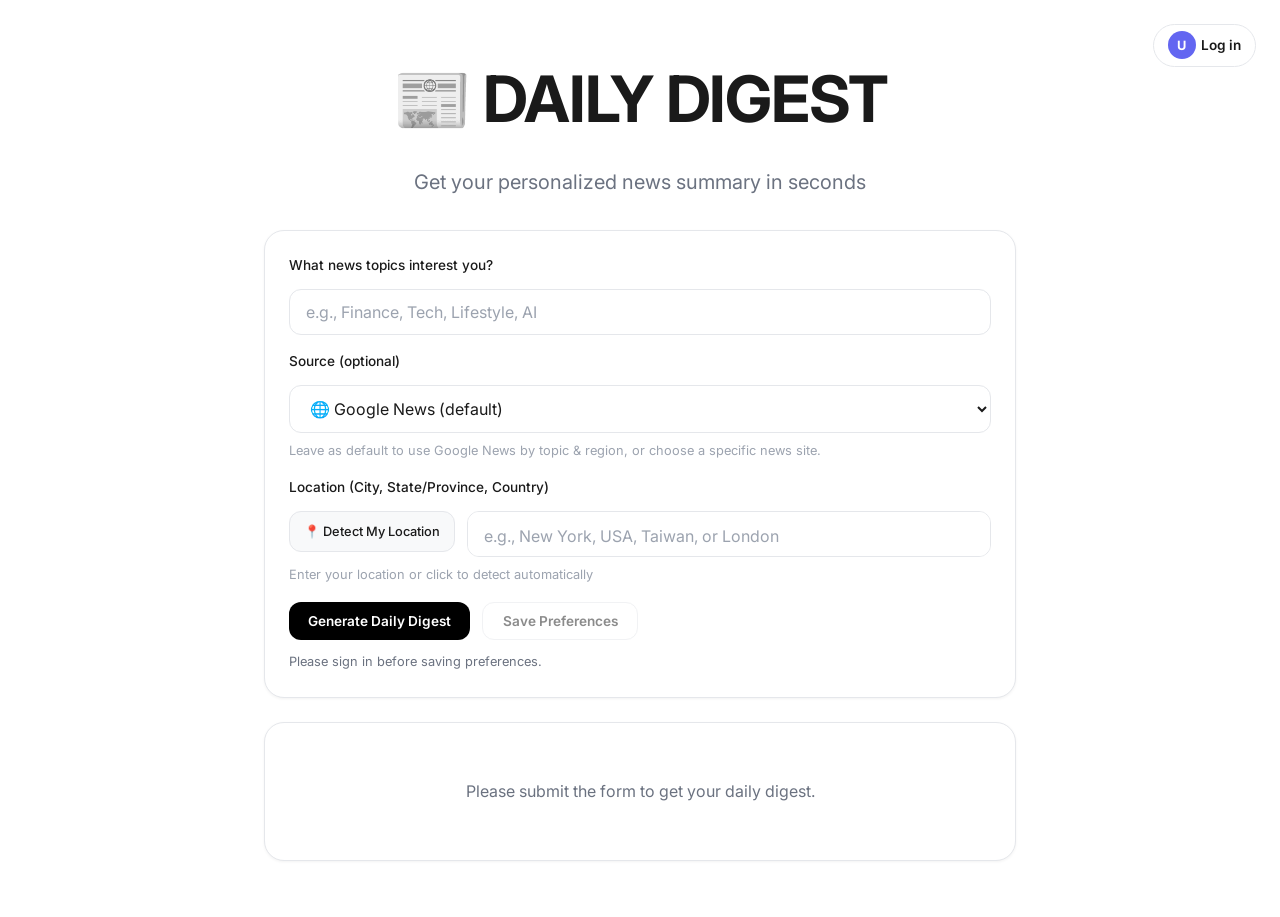
==== commit b44ce868: "01/22 Fix the bug" ====
--- a/public/index.html
+++ b/public/index.html
@@ -177,6 +177,7 @@
         background: var(--bg);
         color: var(--text);
         line-height: 1.6;
+        font-size: 16px;
         min-height: 100vh;
         font-weight: 400;
         -webkit-font-smoothing: antialiased;
@@ -216,6 +217,7 @@
         transition: all 0.2s ease;
         font-size: 0.85rem;
         width: auto;
+        position: relative;
       }
 
       .account-btn:hover {
@@ -233,6 +235,39 @@
         color: white;
         font-size: 0.8rem;
         font-weight: 700;
+      }
+
+      .notif-badge {
+        position: absolute;
+        top: -4px;
+        right: -4px;
+        min-width: 18px;
+        height: 18px;
+        padding: 0 4px;
+        border-radius: 999px;
+        background: #ef4444;
+        color: #ffffff;
+        font-size: 0.7rem;
+        font-weight: 700;
+        display: none;
+        align-items: center;
+        justify-content: center;
+        box-shadow: 0 0 0 2px var(--bg);
+      }
+
+      .menu-badge {
+        margin-left: auto;
+        min-width: 18px;
+        height: 18px;
+        padding: 0 4px;
+        border-radius: 999px;
+        background: #ef4444;
+        color: #ffffff;
+        font-size: 0.7rem;
+        font-weight: 700;
+        display: none;
+        align-items: center;
+        justify-content: center;
       }
 
       .account-menu-wrapper {
@@ -309,6 +344,9 @@
         font-size: 0.95rem;
         cursor: pointer;
         transition: background 0.2s ease;
+        display: flex;
+        align-items: center;
+        gap: 0.5rem;
       }
 
       .account-menu-item:hover {
@@ -536,6 +574,28 @@
         width: auto;
         padding: 0.65rem 1.2rem;
         font-size: 0.85rem;
+      }
+
+      .auth-link {
+        background: none;
+        border: none;
+        color: var(--accent);
+        font-weight: 600;
+        cursor: pointer;
+        padding: 0;
+      }
+
+      .auth-reset {
+        margin-top: 1rem;
+        padding-top: 1rem;
+        border-top: 1px solid var(--border);
+        display: none;
+        flex-direction: column;
+        gap: 0.75rem;
+      }
+
+      .auth-reset.is-open {
+        display: flex;
       }
 
       .pref-status {
@@ -847,19 +907,23 @@
         <button class="account-btn" id="accountBtn" type="button">
           <span class="account-avatar" id="accountAvatarBtn">U</span>
           <span id="accountBtnLabel" data-i18n="nav-login">Log in</span>
+          <span class="notif-badge" id="notificationBadge">0</span>
         </button>
         <div class="account-menu" id="accountMenu" hidden>
-          <div class="account-menu-header">
+          <div class="account-menu-header" id="menuHeader" hidden>
             <div class="account-menu-name" id="menuUsername" data-i18n="menu-guest-title">Guest</div>
             <div class="account-menu-email" id="menuEmail" data-i18n="menu-guest-subtitle">Sign in to manage your account.</div>
           </div>
           <div>
             <button class="account-menu-item" id="menuHome" type="button" data-i18n="menu-home">Home</button>
-            <button class="account-menu-item" id="menuNotifications" type="button" data-i18n="menu-notifications">Notifications</button>
-            <button class="account-menu-item" id="menuAccountSettings" type="button" data-i18n="menu-settings">Settings</button>
-            <button class="account-menu-item" id="menuSavedPreferences" type="button" data-i18n="menu-saved-preferences">Saved Preferences</button>
+            <button class="account-menu-item" id="menuNotifications" type="button" data-i18n="menu-notifications" hidden>
+              Notifications
+              <span class="menu-badge" id="menuNotificationBadge">0</span>
+            </button>
+            <button class="account-menu-item" id="menuSavedPreferences" type="button" data-i18n="menu-saved-preferences" hidden>Saved Preferences</button>
+            <button class="account-menu-item" id="menuAccountSettings" type="button" data-i18n="menu-settings" hidden>Settings</button>
             <button class="account-menu-item" id="menuLogin" type="button" data-i18n="menu-login">Log in</button>
-            <div class="account-menu-controls">
+            <div class="account-menu-controls" id="menuControls">
               <div class="lang-toggle">
                 <button class="lang-btn active" data-lang="en">English</button>
                 <button class="lang-btn" data-lang="zh">中文</button>
@@ -867,8 +931,8 @@
               <button class="theme-btn" id="themeToggle" aria-label="Toggle dark mode">🌙</button>
             </div>
           </div>
-          <div class="account-menu-footer">
-            <button class="account-menu-item" id="menuLogout" type="button" data-i18n="auth-logout">Log out</button>
+          <div class="account-menu-footer" id="menuFooter" hidden>
+            <button class="account-menu-item" id="menuLogout" type="button" data-i18n="auth-logout" hidden>Log out</button>
           </div>
         </div>
       </div>
@@ -895,6 +959,26 @@
           <div class="auth-actions">
             <button type="button" data-auth-action="login" data-i18n="auth-login">Log in</button>
             <button type="button" class="btn-outline" data-auth-action="signup" data-i18n="auth-signup">Sign up</button>
+            <button type="button" class="auth-link" id="forgotPasswordBtn" data-i18n="auth-forgot">Forgot password?</button>
+          </div>
+          <div class="auth-reset" id="resetPanel" hidden>
+            <div>
+              <label for="resetToken" data-i18n="auth-reset-token">Reset token</label>
+              <input id="resetToken" name="resetToken" type="text" data-i18n-placeholder="auth-reset-token-placeholder" placeholder="Paste reset token" />
+            </div>
+            <div>
+              <label for="resetPassword" data-i18n="auth-reset-password">New password</label>
+              <input id="resetPassword" name="resetPassword" type="password" data-i18n-placeholder="auth-password-placeholder" placeholder="At least 8 characters" minlength="8" />
+            </div>
+            <div>
+              <label for="resetPasswordConfirm" data-i18n="auth-reset-confirm">Confirm new password</label>
+              <input id="resetPasswordConfirm" name="resetPasswordConfirm" type="password" data-i18n-placeholder="auth-password-placeholder" placeholder="At least 8 characters" minlength="8" />
+            </div>
+            <div class="auth-actions">
+              <button type="button" id="requestResetBtn" data-i18n="auth-request-reset">Send reset link</button>
+              <button type="button" class="btn-outline" id="resetPasswordBtn" data-i18n="auth-reset-submit">Reset password</button>
+            </div>
+            <div class="auth-status" id="resetStatus"></div>
           </div>
         </form>
         <div class="auth-page-footer">
@@ -976,7 +1060,6 @@
           </div>
           <div class="pref-status" id="prefStatus" data-i18n="pref-status-idle">Save your preferences after you sign in.</div>
         </form>
-        <p class="status" id="helper" data-i18n="helper-text">Fetching latest news from the past 24 hours...</p>
       </section>
 
       <div id="aiDisabledNotice" class="ai-disabled" style="display: none;" data-i18n="ai-disabled">
@@ -1023,6 +1106,20 @@
           "auth-signup": "註冊",
           "auth-logout": "登出",
           "auth-close": "返回",
+          "auth-forgot": "忘記密碼？",
+          "auth-reset-token": "重設代碼",
+          "auth-reset-token-placeholder": "貼上重設代碼",
+          "auth-reset-password": "新密碼",
+          "auth-reset-confirm": "確認新密碼",
+          "auth-request-reset": "寄送重設連結",
+          "auth-reset-submit": "重設密碼",
+          "auth-reset-email-required": "請輸入 Email 以重設密碼。",
+          "auth-reset-token-required": "請輸入重設代碼。",
+          "auth-reset-mismatch": "密碼不一致。",
+          "auth-reset-success": "密碼已更新，請重新登入。",
+          "auth-reset-invalid": "重設代碼無效或已過期。",
+          "auth-reset-requested": "如果信箱存在，已寄出重設連結。",
+          "auth-reset-sent": "已產生重設連結。（測試代碼：{token}）",
           "auth-status-signed-out": "尚未登入。",
           "auth-status-signed-in": "已登入：{email}",
           "auth-status-error": "登入失敗，請檢查帳號密碼。",
@@ -1099,6 +1196,20 @@
           "auth-signup": "Sign up",
           "auth-logout": "Log out",
           "auth-close": "Back",
+          "auth-forgot": "Forgot password?",
+          "auth-reset-token": "Reset token",
+          "auth-reset-token-placeholder": "Paste reset token",
+          "auth-reset-password": "New password",
+          "auth-reset-confirm": "Confirm new password",
+          "auth-request-reset": "Send reset link",
+          "auth-reset-submit": "Reset password",
+          "auth-reset-email-required": "Email required for reset.",
+          "auth-reset-token-required": "Reset token required.",
+          "auth-reset-mismatch": "Passwords do not match.",
+          "auth-reset-success": "Password updated. Please log in.",
+          "auth-reset-invalid": "Reset token is invalid or expired.",
+          "auth-reset-requested": "If the email exists, a reset link has been sent.",
+          "auth-reset-sent": "Reset link generated. (Dev token: {token})",
           "auth-status-signed-out": "Not signed in.",
           "auth-status-signed-in": "Signed in as {email}",
           "auth-status-error": "Sign-in failed. Check your credentials.",
@@ -1164,6 +1275,9 @@
         currentLang = lang;
         document.querySelectorAll('[data-i18n]').forEach(el => {
           const key = el.getAttribute('data-i18n');
+          if (currentUser && key === 'nav-login') {
+            return;
+          }
           if (translations[lang][key]) {
             el.textContent = translations[lang][key];
           }
@@ -1178,6 +1292,9 @@
           btn.classList.toggle('active', btn.dataset.lang === lang);
         });
         renderAuthState();
+        if (currentUser && menuLogin) {
+          menuLogin.hidden = true;
+        }
         try {
           window.localStorage.setItem(LANG_KEY, lang);
         } catch (e) {
@@ -1189,6 +1306,14 @@
       const authForm = document.getElementById('authForm');
       const authEmailInput = document.getElementById('authEmail');
       const authPasswordInput = document.getElementById('authPassword');
+      const forgotPasswordBtn = document.getElementById('forgotPasswordBtn');
+      const resetPanel = document.getElementById('resetPanel');
+      const requestResetBtn = document.getElementById('requestResetBtn');
+      const resetPasswordBtn = document.getElementById('resetPasswordBtn');
+      const resetTokenInput = document.getElementById('resetToken');
+      const resetPasswordInput = document.getElementById('resetPassword');
+      const resetPasswordConfirmInput = document.getElementById('resetPasswordConfirm');
+      const resetStatus = document.getElementById('resetStatus');
       const logoutBtn = document.getElementById('logoutBtn');
       const savePreferencesBtn = document.getElementById('savePreferences');
       const prefStatus = document.getElementById('prefStatus');
@@ -1197,6 +1322,8 @@
       const accountBtn = document.getElementById('accountBtn');
       const accountBtnLabel = document.getElementById('accountBtnLabel');
       const accountAvatarBtn = document.getElementById('accountAvatarBtn');
+      const notificationBadge = document.getElementById('notificationBadge');
+      const menuNotificationBadge = document.getElementById('menuNotificationBadge');
       const accountMenu = document.getElementById('accountMenu');
       const menuHome = document.getElementById('menuHome');
       const menuLogin = document.getElementById('menuLogin');
@@ -1207,6 +1334,9 @@
       const menuLogout = document.getElementById('menuLogout');
       const menuUsername = document.getElementById('menuUsername');
       const menuEmail = document.getElementById('menuEmail');
+      const menuHeader = document.getElementById('menuHeader');
+      const menuControls = document.getElementById('menuControls');
+      const menuFooter = document.getElementById('menuFooter');
       const authPage = document.getElementById('authPage');
       const authCloseBtn = document.getElementById('authCloseBtn');
       const mainContent = document.getElementById('mainContent');
@@ -1242,6 +1372,10 @@
       function showAuthPage() {
         if (authPage) authPage.style.display = 'flex';
         if (mainContent) mainContent.style.display = 'none';
+        if (resetPanel) {
+          resetPanel.classList.remove('is-open');
+          resetPanel.hidden = true;
+        }
         isAuthOpen = true;
       }
 
@@ -1269,6 +1403,15 @@
         if (errorCode === 'password_too_short') return translations[currentLang]['auth-error-password-short'];
         if (errorCode === 'email_and_password_required') return translations[currentLang]['auth-error-missing'];
         return translations[currentLang]['auth-status-error'];
+      }
+
+      function getResetErrorMessage(errorCode) {
+        if (!errorCode) return translations[currentLang]['auth-reset-invalid'];
+        if (errorCode === 'email_required') return translations[currentLang]['auth-reset-email-required'];
+        if (errorCode === 'token_and_password_required') return translations[currentLang]['auth-reset-token-required'];
+        if (errorCode === 'password_too_short') return translations[currentLang]['auth-error-password-short'];
+        if (errorCode === 'invalid_or_expired') return translations[currentLang]['auth-reset-invalid'];
+        return translations[currentLang]['auth-reset-invalid'];
       }
 
       function renderAuthState() {
@@ -1286,15 +1429,14 @@
           if (prefStatus) prefStatus.textContent = translations[currentLang]['pref-status-idle'];
           const displayName = currentUser.username || getDisplayName(currentUser.email);
           if (accountBtnLabel) accountBtnLabel.textContent = displayName;
+          if (accountBtnLabel) accountBtnLabel.removeAttribute('data-i18n');
           if (accountAvatarBtn) accountAvatarBtn.textContent = displayName[0]?.toUpperCase() || 'U';
           if (menuUsername) menuUsername.textContent = displayName;
           if (menuEmail) menuEmail.textContent = currentUser.email || '';
           // username chip removed
           if (menuLogin) menuLogin.hidden = true;
-          if (menuAccountSettings) menuAccountSettings.hidden = false;
-          if (menuSavedPreferences) menuSavedPreferences.hidden = false;
-          if (menuNotifications) menuNotifications.hidden = false;
-          if (menuLogout) menuLogout.hidden = false;
+          setMenuAuthState(true);
+          loadNotificationBadge();
           hideAuthPage();
         } else {
           authStatus.textContent = translations[currentLang]['auth-status-signed-out'];
@@ -1308,15 +1450,14 @@
           }
           if (prefStatus) prefStatus.textContent = translations[currentLang]['pref-status-login-required'];
           if (accountBtnLabel) accountBtnLabel.textContent = translations[currentLang]['nav-login'];
+          if (accountBtnLabel) accountBtnLabel.setAttribute('data-i18n', 'nav-login');
           if (accountAvatarBtn) accountAvatarBtn.textContent = 'U';
           if (menuUsername) menuUsername.textContent = translations[currentLang]['menu-guest-title'];
           if (menuEmail) menuEmail.textContent = translations[currentLang]['menu-guest-subtitle'];
           // username chip removed
           if (menuLogin) menuLogin.hidden = false;
-          if (menuAccountSettings) menuAccountSettings.hidden = true;
-          if (menuSavedPreferences) menuSavedPreferences.hidden = true;
-          if (menuNotifications) menuNotifications.hidden = true;
-          if (menuLogout) menuLogout.hidden = true;
+          setMenuAuthState(false);
+          updateNotificationBadge(0);
           if (isAuthOpen) {
             showAuthPage();
           } else {
@@ -1329,6 +1470,7 @@
         const token = getAuthToken();
         if (!token) {
           currentUser = null;
+          setMenuAuthState(false);
           renderAuthState();
           return;
         }
@@ -1341,15 +1483,84 @@
           if (!resp.ok) {
             setAuthToken(null);
             currentUser = null;
+            setMenuAuthState(false);
             renderAuthState();
             return;
           }
           const data = await resp.json();
           currentUser = data.user || null;
           renderAuthState();
+          if (currentUser && menuLogin) menuLogin.hidden = true;
           await loadPreferences();
         } catch (e) {
           console.error('loadCurrentUser error', e);
+        }
+      }
+
+      function setMenuAuthState(isAuthed) {
+        const authedItems = [
+          menuHeader,
+          menuNotifications,
+          menuSavedPreferences,
+          menuAccountSettings,
+          menuFooter,
+          menuLogout
+        ];
+        authedItems.forEach((el) => {
+          if (!el) return;
+          el.hidden = !isAuthed;
+          el.style.display = isAuthed ? '' : 'none';
+        });
+        if (menuControls) {
+          menuControls.hidden = false;
+          menuControls.style.display = '';
+        }
+        if (menuLogin) {
+          menuLogin.hidden = isAuthed;
+          menuLogin.style.display = isAuthed ? 'none' : '';
+        }
+      }
+
+      async function loadNotificationBadge() {
+        const token = getAuthToken();
+        if (!token) {
+          updateNotificationBadge(0);
+          return;
+        }
+        try {
+          const resp = await fetch('/api/notifications', {
+            headers: {
+              Authorization: `Bearer ${token}`
+            }
+          });
+          if (!resp.ok) {
+            updateNotificationBadge(0);
+            return;
+          }
+          const data = await resp.json();
+          const items = data.items || [];
+          const unread = items.filter(item => !item.read_at).length;
+          updateNotificationBadge(unread);
+        } catch (e) {
+          console.error('loadNotificationBadge error', e);
+          updateNotificationBadge(0);
+        }
+      }
+
+      function updateNotificationBadge(count) {
+        if (!notificationBadge) return;
+        if (count > 0) {
+          notificationBadge.textContent = count > 99 ? '99+' : String(count);
+          notificationBadge.style.display = 'inline-flex';
+          if (menuNotificationBadge) {
+            menuNotificationBadge.textContent = count > 99 ? '99+' : String(count);
+            menuNotificationBadge.style.display = 'inline-flex';
+          }
+        } else {
+          notificationBadge.style.display = 'none';
+          if (menuNotificationBadge) {
+            menuNotificationBadge.style.display = 'none';
+          }
         }
       }
 
@@ -1407,18 +1618,6 @@
             body: JSON.stringify(payload)
           });
           if (!resp.ok) {
-            if (prefStatus) prefStatus.textContent = translations[currentLang]['pref-status-error'];
-            return;
-          }
-          const savedResp = await fetch('/api/saved-preferences', {
-            method: 'POST',
-            headers: {
-              'Content-Type': 'application/json',
-              Authorization: `Bearer ${token}`
-            },
-            body: JSON.stringify(payload)
-          });
-          if (!savedResp.ok) {
             if (prefStatus) prefStatus.textContent = translations[currentLang]['pref-status-error'];
             return;
           }
@@ -1484,6 +1683,89 @@
           } catch (e) {
             console.error('auth error', e);
             authStatus.textContent = translations[currentLang]['auth-status-error'];
+          }
+        });
+      }
+
+      if (forgotPasswordBtn) {
+        forgotPasswordBtn.addEventListener('click', () => {
+          if (!resetPanel) return;
+          const isOpen = resetPanel.classList.contains('is-open');
+          resetPanel.classList.toggle('is-open', !isOpen);
+          resetPanel.hidden = isOpen;
+          if (resetStatus) resetStatus.textContent = '';
+        });
+      }
+
+      if (requestResetBtn) {
+        requestResetBtn.addEventListener('click', async () => {
+          const email = authEmailInput?.value?.trim() || '';
+          if (!email) {
+            if (resetStatus) resetStatus.textContent = translations[currentLang]['auth-reset-email-required'];
+            return;
+          }
+          try {
+            const resp = await fetch('/api/auth/request-reset', {
+              method: 'POST',
+              headers: {
+                'Content-Type': 'application/json'
+              },
+              body: JSON.stringify({ email })
+            });
+            const data = await resp.json();
+            if (!resp.ok) {
+              if (resetStatus) resetStatus.textContent = getResetErrorMessage(data.error);
+              return;
+            }
+            if (resetTokenInput && data.token) {
+              resetTokenInput.value = data.token;
+            }
+            if (resetPanel) resetPanel.hidden = false;
+            if (resetStatus) {
+              const message = data.token
+                ? translations[currentLang]['auth-reset-sent'].replace('{token}', data.token)
+                : translations[currentLang]['auth-reset-requested'];
+              resetStatus.textContent = message;
+            }
+          } catch (e) {
+            console.error('request reset error', e);
+            if (resetStatus) resetStatus.textContent = translations[currentLang]['auth-status-error'];
+          }
+        });
+      }
+
+      if (resetPasswordBtn) {
+        resetPasswordBtn.addEventListener('click', async () => {
+          const token = resetTokenInput?.value?.trim() || '';
+          const newPassword = resetPasswordInput?.value || '';
+          const confirmPassword = resetPasswordConfirmInput?.value || '';
+          if (!token) {
+            if (resetStatus) resetStatus.textContent = translations[currentLang]['auth-reset-token-required'];
+            return;
+          }
+          if (newPassword !== confirmPassword) {
+            if (resetStatus) resetStatus.textContent = translations[currentLang]['auth-reset-mismatch'];
+            return;
+          }
+          try {
+            const resp = await fetch('/api/auth/reset-password', {
+              method: 'POST',
+              headers: {
+                'Content-Type': 'application/json'
+              },
+              body: JSON.stringify({ token, new_password: newPassword })
+            });
+            const data = await resp.json();
+            if (!resp.ok) {
+              if (resetStatus) resetStatus.textContent = getResetErrorMessage(data.error);
+              return;
+            }
+            if (resetStatus) resetStatus.textContent = translations[currentLang]['auth-reset-success'];
+            if (resetPasswordInput) resetPasswordInput.value = '';
+            if (resetPasswordConfirmInput) resetPasswordConfirmInput.value = '';
+          } catch (e) {
+            console.error('reset password error', e);
+            if (resetStatus) resetStatus.textContent = translations[currentLang]['auth-status-error'];
           }
         });
       }
@@ -1826,6 +2108,13 @@
     document.addEventListener('DOMContentLoaded', () => {
       try {
         initTheme();
+        if (resetPanel) {
+          resetPanel.classList.remove('is-open');
+          resetPanel.hidden = true;
+        }
+        if (resetStatus) {
+          resetStatus.textContent = '';
+        }
       } catch (e) {
         console.error('initTheme error', e);
       }
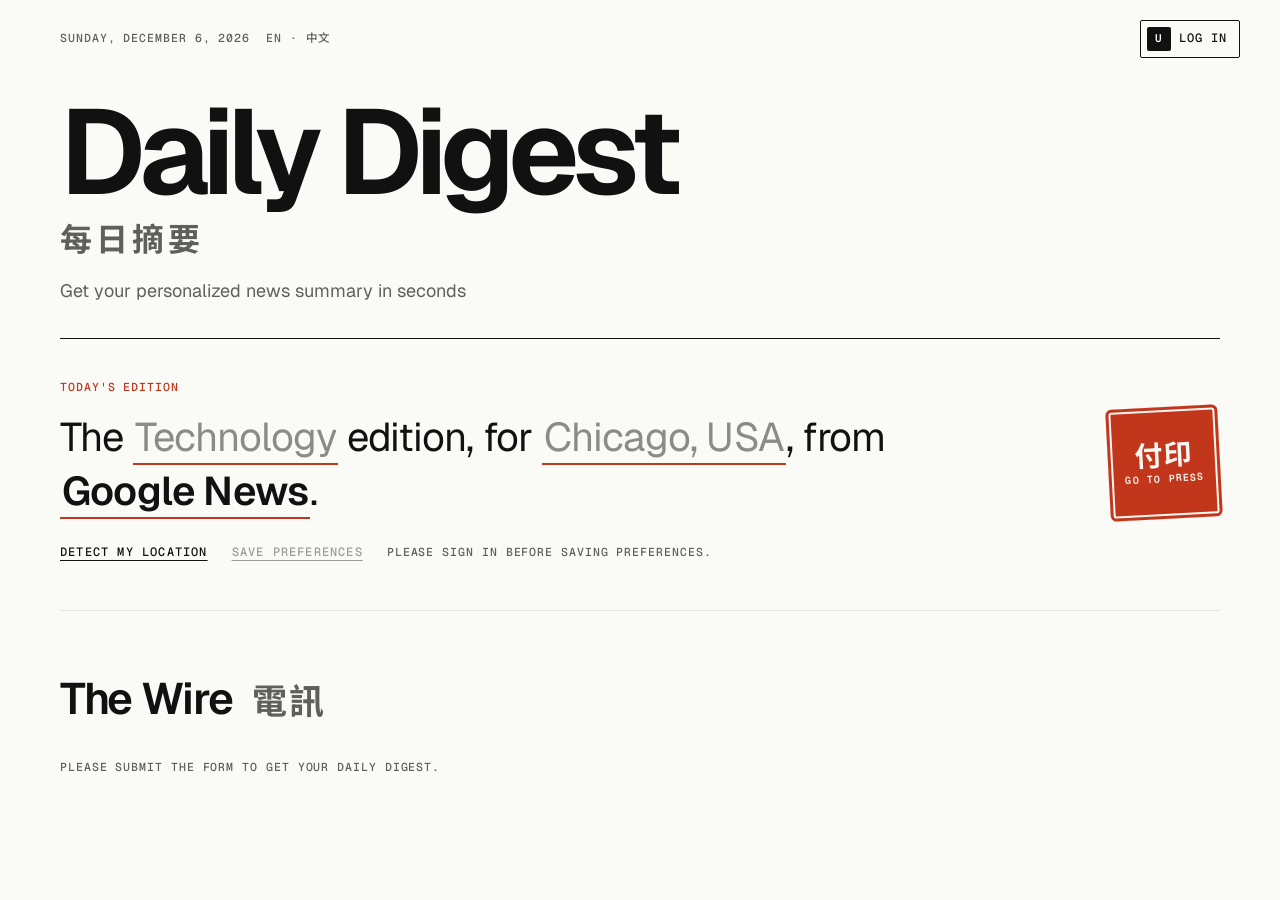
==== commit 449685a6: "new design" ====
--- a/public/index.html
+++ b/public/index.html
@@ -4,900 +4,376 @@
     <meta charset="UTF-8" />
     <meta name="viewport" content="width=device-width, initial-scale=1.0" />
     <title>DAILY DIGEST</title>
-    <link rel="icon" href="data:image/svg+xml,<svg xmlns=%22http://www.w3.org/2000/svg%22 viewBox=%220 0 100 100%22><text y=%22.9em%22 font-size=%2290%22>📰</text></svg>" />
+    <link rel="icon" href="data:image/svg+xml,<svg xmlns=%22http://www.w3.org/2000/svg%22 viewBox=%220 0 100 100%22><rect width=%22100%22 height=%22100%22 rx=%226%22 fill=%22%23C2361C%22/></svg>" />
+    <link rel="stylesheet" href="digest.css" />
     <style>
-      @import url('https://fonts.googleapis.com/css2?family=Inter:wght@300;400;500;600;700&display=swap');
-      
-      :root {
-        --bg: #ffffff;
-        --bg-secondary: #f8f9fa;
-        --text: #1a1a1a;
-        --text-secondary: #6b7280;
-        --text-muted: #9ca3af;
-        --border: #e5e7eb;
-        --border-light: #f3f4f6;
-        --primary: #000000;
-        --accent: #6366f1;
-        --accent-light: #e0e7ff;
-        --success: #10b981;
-        --warning: #f59e0b;
-        --error: #ef4444;
-      }
-
-      body.dark {
-        --bg: #020617;
-        --bg-secondary: #020617;
-        --text: #e5e7eb;
-        --text-secondary: #9ca3af;
-        --text-muted: #6b7280;
-        --border: #1f2937;
-        --border-light: #111827;
-        --primary: #f9fafb;
-        --accent: #6366f1;
-        --accent-light: rgba(129, 140, 248, 0.18);
-        --success: #22c55e;
-        --warning: #facc15;
-        --danger: #f97373;
-        --card-shadow: 0 22px 60px rgba(15, 23, 42, 0.95);
-      }
-
-      body.dark .lang-toggle {
-        background: #020617;
-        border-color: #1f2937;
-        box-shadow: 0 10px 35px rgba(15, 23, 42, 0.9);
-      }
-
-      body.dark .lang-btn {
-        color: #9ca3af;
-      }
-
-      body.dark .account-btn {
-        background: #020617;
-        border-color: #1f2937;
-        color: #e5e7eb;
-      }
-
-      .theme-btn {
-        padding: 0.25rem 0.5rem;
-        border-radius: 999px;
-        border: none;
+      /* ---------- Masthead ---------- */
+      .masthead { padding-top: 20px; padding-bottom: 0; }
+
+      .wire-strip {
+        display: flex;
+        flex-wrap: wrap;
+        gap: 4px 16px;
+        min-height: 36px;
+        align-items: center;
+        padding-right: 200px;
+        color: var(--ink-2);
+      }
+
+      .nameplate {
+        margin-top: 40px;
+        font-size: clamp(56px, 10vw, 120px);
+        line-height: 0.92;
+        font-weight: 650;
+        letter-spacing: -0.055em;
+      }
+
+      .nameplate-zh {
+        display: block;
+        margin-top: 12px;
+        font-family: var(--f-zh);
+        font-size: clamp(22px, 3vw, 32px);
+        line-height: 1.2;
+        font-weight: 700;
+        letter-spacing: 0.12em;
+        color: var(--ink-2);
+      }
+
+      .masthead .deck {
+        margin-top: 20px;
+        padding-bottom: 32px;
+        border-bottom: 1px solid var(--rule-strong);
+        font-size: 18px;
+        max-width: none;
+      }
+
+      /* ---------- Edition sentence ---------- */
+      .edition { padding-top: 40px; padding-bottom: 48px; border-bottom: 1px solid var(--rule); }
+
+      .edition-row {
+        display: grid;
+        grid-template-columns: 1fr auto;
+        gap: 32px;
+        align-items: end;
+      }
+
+      .sentence {
+        margin-top: 16px;
+        font-size: clamp(26px, 3.6vw, 40px);
+        line-height: 1.3;
+        font-weight: 400;
+        letter-spacing: -0.02em;
+        max-width: 26em;
+      }
+
+      .sentence .field {
+        display: inline-block;
+        width: auto;
+        min-width: 4ch;
+        max-width: 100%;
+        field-sizing: content;
+        margin: 0;
+        padding: 0 2px;
+        border: 0;
+        border-bottom: 2px solid var(--accent);
+        border-radius: 0;
+        background: transparent;
+        color: var(--ink);
+        font: inherit;
+        font-weight: 600;
+        letter-spacing: inherit;
+        vertical-align: baseline;
+        transition: background-color 150ms ease;
+      }
+
+      .sentence select.field {
+        appearance: none;
         cursor: pointer;
-        font-size: 0.8rem;
-        background: var(--bg-secondary);
-        color: var(--text-secondary);
+        padding-right: 2px;
+      }
+
+      .sentence select.field option { font-size: 16px; font-weight: 400; }
+
+      .sentence .field:focus { outline: none; background: var(--wash); }
+
+      .sentence .field::placeholder { color: var(--ink-3); font-weight: 400; }
+
+      .edition-tools {
         display: flex;
+        flex-wrap: wrap;
+        align-items: center;
+        gap: 12px 24px;
+        margin-top: 24px;
+      }
+
+      .helper-text { color: var(--ink-3); font-size: 14px; }
+
+      .pref-status { color: var(--ink-2); }
+
+      /* ---------- Seal button ---------- */
+      .seal {
+        width: 112px;
+        height: 112px;
+        flex: none;
+        display: flex;
+        flex-direction: column;
         align-items: center;
         justify-content: center;
-        transition: all 0.18s ease;
-        width: auto;
-      }
-
-      .theme-btn:hover {
-        transform: translateY(-1px);
-        box-shadow: 0 8px 18px rgba(15, 23, 42, 0.18);
-      }
-
-
-      body.dark .lang-btn.active {
-        background: #111827;
-        color: #e5e7eb;
-      }
-
-      body.dark .app-container {
-        background:
-          radial-gradient(circle at top, rgba(129, 140, 248, 0.18), transparent 55%),
-          radial-gradient(circle at bottom, rgba(56, 189, 248, 0.12), transparent 55%),
-          #020617;
-      }
-
-      body.dark .card {
-        background: #020617;
-        border-color: #1f2937;
-      }
-
-      body.dark .card-header h2,
-      body.dark .card-header p {
-        color: #e5e7eb;
-      }
-
-      body.dark .input {
-        background: #020617;
-        border-color: #1f2937;
-        color: #e5e7eb;
-      }
-
-      body.dark .input::placeholder {
-        color: #6b7280;
-      }
-
-      body.dark .btn-primary {
-        background: #6366f1;
-        color: #f9fafb;
-      }
-
-      body.dark .btn-primary:hover {
-        background: #4f46e5;
-      }
-
-      body.dark button[type="submit"] {
-        background: #111827;
-        color: #e5e7eb;
-        border: 1px solid #1f2937;
-      }
-
-      body.dark button[type="submit"]:hover {
-        background: #1f2937;
-      }
-
-      body.dark .btn-outline {
-        border-color: #374151;
-        color: #e5e7eb;
-      }
-
-      body.dark .btn-outline:hover {
-        background: #111827;
-      }
-
-      body.dark .badge-keyword {
-        background: rgba(55, 65, 81, 0.7);
-        color: #e5e7eb;
-      }
-
-      body.dark .news-list li {
-        border-color: #111827;
-      }
-
-      body.dark .news-link {
-        color: #e5e7eb;
-      }
-
-      body.dark .news-link:hover {
-        color: #a5b4fc;
-      }
-
-      body.dark .metric-label {
-        color: #9ca3af;
-      }
-
-      body.dark .tooltip-badge {
-        background: rgba(31, 41, 55, 0.95);
-        color: #e5e7eb;
-        border-color: #374151;
-      }
-
-
-      * {
-        margin: 0;
-        padding: 0;
-        box-sizing: border-box;
-      }
-
-      body {
-        font-family: 'Inter', -apple-system, BlinkMacSystemFont, sans-serif;
-        background: var(--bg);
-        color: var(--text);
+        gap: 4px;
+        border-radius: 6px;
+        background: var(--accent);
+        color: var(--accent-ink);
+        box-shadow: inset 0 0 0 3px var(--accent), inset 0 0 0 5px var(--accent-ink);
+        transform: rotate(-3deg);
+        transition: transform 120ms ease;
+      }
+
+      .seal:hover { transform: rotate(-3deg) scale(1.03); }
+      .seal:active { transform: rotate(-3deg) scale(0.97); }
+      .seal:disabled { opacity: 0.6; cursor: progress; }
+
+      .seal-zh {
+        font-family: var(--f-zh);
+        font-size: 28px;
+        font-weight: 700;
+        line-height: 1;
+        letter-spacing: 0.05em;
+      }
+
+      .seal-en {
+        font-family: var(--f-mono);
+        font-size: 10px;
+        font-weight: 600;
+        letter-spacing: 0.12em;
+      }
+
+      /* ---------- Digest: parallel EN / 中文 ---------- */
+      .digest { padding-top: 56px; }
+
+      .section-head {
+        display: flex;
+        flex-wrap: wrap;
+        align-items: baseline;
+        gap: 4px 20px;
+        margin-bottom: 24px;
+      }
+
+      .section-head h2 {
+        font-size: clamp(30px, 4vw, 44px);
+        line-height: 1.1;
+        font-weight: 600;
+        letter-spacing: -0.03em;
+      }
+
+      .section-head .h-zh {
+        font-family: var(--f-zh);
+        font-size: clamp(24px, 3.2vw, 35px);
+        font-weight: 700;
+        line-height: 1.1;
+        color: var(--ink-2);
+      }
+
+      .col-heads,
+      .point {
+        display: grid;
+        grid-template-columns: 56px 1fr 1fr;
+        column-gap: 32px;
+      }
+
+      .col-heads {
+        padding-bottom: 8px;
+        border-bottom: 1px solid var(--rule-strong);
+        color: var(--ink-2);
+      }
+
+      .col-heads span:first-child { grid-column: 2; }
+
+      .points { list-style: none; }
+
+      .point {
+        padding: 24px 0;
+        border-bottom: 1px solid var(--rule);
+      }
+
+      .point-num {
+        font-size: 56px;
+        line-height: 0.9;
+        font-weight: 300;
+        letter-spacing: -0.04em;
+        color: var(--accent);
+        font-variant-numeric: tabular-nums;
+      }
+
+      .point .en { font-size: 18px; line-height: 1.6; max-width: 62ch; }
+
+      .point .zh { font-size: 16.5px; line-height: 1.8; max-width: 36em; }
+
+      .takeaway {
+        margin-top: 48px;
+        display: grid;
+        grid-template-columns: 56px 1fr 1fr;
+        column-gap: 32px;
+        row-gap: 16px;
+      }
+
+      .takeaway .kicker { grid-column: 2 / -1; }
+
+      .takeaway blockquote {
+        font-size: clamp(24px, 2.8vw, 32px);
+        line-height: 1.3;
+        font-weight: 500;
+        letter-spacing: -0.02em;
+      }
+
+      .takeaway blockquote:first-of-type { grid-column: 2; }
+
+      .takeaway blockquote[lang="zh-Hant"] {
+        font-size: clamp(20px, 2.3vw, 26px);
         line-height: 1.6;
-        font-size: 16px;
-        min-height: 100vh;
-        font-weight: 400;
-        -webkit-font-smoothing: antialiased;
-      }
-
-      .top-actions {
+      }
+
+      .byline {
+        margin-top: 48px;
+        padding: 10px 0;
+        border-top: 1px solid var(--rule-strong);
+        border-bottom: 1px solid var(--rule-strong);
+        color: var(--ink-2);
+      }
+
+      .byline .dot { color: var(--accent); }
+
+      .ai-disabled { margin-top: 48px; }
+
+      /* ---------- The wire ---------- */
+      .wire { padding-top: 64px; }
+
+      .news-list {
+        display: grid;
+        grid-template-columns: 1fr 1fr;
+        column-gap: 32px;
+        border-top: 1px solid var(--rule-strong);
+      }
+
+      .news-list:empty { border-top: 0; }
+
+      .news-item {
+        padding: 16px 0;
+        border-bottom: 1px solid var(--rule);
+      }
+
+      .news-meta { display: flex; gap: 12px; color: var(--ink-2); margin-bottom: 6px; }
+
+      .news-meta .src { color: var(--ink); }
+
+      .news-item h3 {
+        font-size: 18px;
+        line-height: 1.3;
+        font-weight: 500;
+        letter-spacing: -0.01em;
+      }
+
+      .news-item a {
+        text-decoration: none;
+        background-image: linear-gradient(var(--accent), var(--accent));
+        background-repeat: no-repeat;
+        background-position: 0 100%;
+        background-size: 0 1px;
+        transition: background-size 250ms var(--ease-enter);
+      }
+
+      .news-item a:hover { background-size: 100% 1px; }
+
+      /* ---------- Press run ---------- */
+      .press > * {
+        animation: press-in 220ms var(--ease-enter) both;
+        animation-delay: calc(var(--i, 0) * 40ms);
+      }
+
+      @keyframes press-in {
+        from { opacity: 0; transform: translateY(2px); }
+        to { opacity: 1; transform: none; }
+      }
+
+      /* ---------- Auth page ---------- */
+      .auth-page {
         position: fixed;
-        top: 1.5rem;
-        right: 1.5rem;
-        z-index: 100;
-        display: flex;
-        align-items: center;
-        gap: 0.75rem;
-      }
-
-      .lang-toggle {
-        display: flex;
-        gap: 0.35rem;
-        background: white;
-        padding: 0.3rem;
-        border-radius: 12px;
-        border: 1px solid var(--border);
-        box-shadow: 0 1px 3px rgba(0, 0, 0, 0.1);
-      }
-
-      .account-btn {
-        display: inline-flex;
-        align-items: center;
-        gap: 0.35rem;
-        padding: 0.4rem 0.85rem;
-        border-radius: 999px;
-        border: 1px solid var(--border);
-        background: white;
-        font-weight: 600;
-        color: var(--text);
-        cursor: pointer;
-        transition: all 0.2s ease;
-        font-size: 0.85rem;
-        width: auto;
-        position: relative;
-      }
-
-      .account-btn:hover {
-        transform: translateY(-1px);
-        box-shadow: 0 6px 18px rgba(15, 23, 42, 0.12);
-      }
-
-      .account-avatar {
-        width: 28px;
-        height: 28px;
-        border-radius: 50%;
-        display: grid;
-        place-items: center;
-        background: var(--accent);
-        color: white;
-        font-size: 0.8rem;
-        font-weight: 700;
-      }
-
-      .notif-badge {
-        position: absolute;
-        top: -4px;
-        right: -4px;
-        min-width: 18px;
-        height: 18px;
-        padding: 0 4px;
-        border-radius: 999px;
-        background: #ef4444;
-        color: #ffffff;
-        font-size: 0.7rem;
-        font-weight: 700;
+        inset: 0;
+        background: var(--paper);
         display: none;
         align-items: center;
         justify-content: center;
-        box-shadow: 0 0 0 2px var(--bg);
-      }
-
-      .menu-badge {
-        margin-left: auto;
-        min-width: 18px;
-        height: 18px;
-        padding: 0 4px;
-        border-radius: 999px;
-        background: #ef4444;
-        color: #ffffff;
-        font-size: 0.7rem;
-        font-weight: 700;
-        display: none;
-        align-items: center;
-        justify-content: center;
-      }
-
-      .account-menu-wrapper {
-        position: relative;
-      }
-
-      .account-menu {
-        position: absolute;
-        right: 0;
-        top: calc(100% + 0.6rem);
-        min-width: 260px;
-        padding: 1rem;
-        background: #f8fafc;
-        border: 1px solid #e2e8f0;
-        border-radius: 16px;
-        box-shadow: 0 18px 40px rgba(15, 23, 42, 0.16);
-        color: #0f172a;
-        z-index: 200;
-      }
-
-      body.dark .account-menu {
-        background: #0b0f19;
-        border-color: #1f2937;
-        color: #f9fafb;
-        box-shadow: 0 18px 40px rgba(15, 23, 42, 0.6);
-      }
-
-      .account-menu-header {
-        display: flex;
-        flex-direction: column;
-        gap: 0.35rem;
-        padding-bottom: 0.75rem;
-        border-bottom: 1px solid rgba(148, 163, 184, 0.2);
-        margin-bottom: 0.75rem;
-      }
-
-      .account-menu-name {
-        font-size: 1.05rem;
-        font-weight: 700;
-      }
-
-      .account-menu-email {
-        color: rgba(15, 23, 42, 0.6);
-        font-size: 0.85rem;
-        word-break: break-all;
-      }
-
-      body.dark .account-menu-email {
-        color: rgba(226, 232, 240, 0.8);
-      }
-
-      .account-chip {
-        display: inline-flex;
-        align-items: center;
-        gap: 0.35rem;
-        padding: 0.2rem 0.65rem;
-        border-radius: 999px;
-        background: rgba(99, 102, 241, 0.25);
-        color: #c7d2fe;
-        font-size: 0.75rem;
+        padding: 32px var(--gutter);
+        z-index: 300;
+        overflow-y: auto;
+      }
+
+      .auth-page-card {
+        width: min(560px, 100%);
+        border-top: 1px solid var(--rule-strong);
+        padding-top: 24px;
+      }
+
+      .auth-page-header { margin-bottom: 16px; }
+
+      .auth-page-header h2 {
+        font-size: clamp(30px, 4vw, 44px);
+        line-height: 1.1;
         font-weight: 600;
-        width: fit-content;
-      }
-
-      .account-menu-item {
-        width: 100%;
-        background: transparent;
-        border: none;
-        color: #0f172a;
-        text-align: left;
-        padding: 0.55rem 0.4rem;
-        border-radius: 10px;
-        font-weight: 600;
-        font-size: 0.95rem;
-        cursor: pointer;
-        transition: background 0.2s ease;
-        display: flex;
-        align-items: center;
-        gap: 0.5rem;
-      }
-
-      .account-menu-item:hover {
-        background: rgba(15, 23, 42, 0.06);
-      }
-
-      body.dark .account-menu-item {
-        color: #e5e7eb;
-      }
-
-      body.dark .account-menu-item:hover {
-        background: rgba(148, 163, 184, 0.15);
-      }
-
-      .account-menu-footer {
-        border-top: 1px solid rgba(148, 163, 184, 0.2);
-        margin-top: 0.75rem;
-        padding-top: 0.75rem;
-      }
-
-      .account-menu-controls {
-        display: flex;
-        align-items: center;
-        justify-content: space-between;
-        gap: 0.5rem;
-        margin-top: 0.6rem;
-        padding-top: 0.6rem;
-        border-top: 1px solid rgba(148, 163, 184, 0.2);
-      }
-
-      .account-menu .lang-toggle {
-        background: #ffffff;
-        border-color: #e2e8f0;
-        box-shadow: none;
-      }
-
-      .account-menu .lang-btn.active {
-        background: #0f172a;
-        color: #ffffff;
-      }
-
-      body.dark .account-menu .lang-toggle {
-        background: rgba(255, 255, 255, 0.08);
-        border-color: rgba(148, 163, 184, 0.2);
-      }
-
-      body.dark .account-menu .lang-btn.active {
-        background: #f9fafb;
-        color: #0b0f19;
-      }
-
-      .lang-btn {
-        padding: 0.35rem 0.75rem;
-        background: transparent;
-        border: none;
-        color: var(--text-secondary);
-        cursor: pointer;
-        border-radius: 8px;
-        font-weight: 500;
-        font-size: 0.8rem;
-        transition: all 0.2s;
-        width: auto;
-      }
-
-      .lang-btn.active {
-        background: var(--primary);
-        color: white;
-      }
-
-      .lang-btn:hover:not(.active) {
-        background: var(--bg-secondary);
-        color: var(--text);
-      }
-
-      header {
-        text-align: center;
-        padding: 3rem 1.5rem 2rem;
-        background: var(--bg);
-      }
-
-      header h1 {
-        font-size: clamp(2.5rem, 6vw, 4rem);
-        font-weight: 700;
-        margin-bottom: 1rem;
-        color: var(--text);
-        letter-spacing: -0.02em;
-      }
-
-      header p {
-        font-size: 1.25rem;
-        color: var(--text-secondary);
-        font-weight: 400;
-        max-width: 600px;
-        margin: 0 auto;
-      }
-
-      main {
-        max-width: 800px;
-        margin: 0 auto;
-        padding: 0 1.5rem 2rem;
-      }
-
-      .card {
-        background: white;
-        border-radius: 20px;
-        padding: 1.5rem;
-        margin-bottom: 1.5rem;
-        border: 1px solid var(--border);
-        box-shadow: 0 1px 3px rgba(0, 0, 0, 0.05);
-      }
-
-      label {
-        display: block;
-        font-weight: 500;
-        margin-bottom: 0.75rem;
-        color: var(--text);
-        font-size: 0.85rem;
-      }
-
-      input, select, textarea {
-        width: 100%;
-        padding: 0.75rem 1rem;
-        border-radius: 12px;
-        border: 1.5px solid var(--border);
-        background: var(--bg);
-        color: var(--text);
-        font-size: 1rem;
-        margin-bottom: 1rem;
-        transition: all 0.2s;
-        font-family: inherit;
-        font-weight: 400;
-      }
-
-      textarea {
-        min-height: 80px;
-        resize: vertical;
-        line-height: 1.6;
-      }
-
-      .address-input-wrapper {
-        display: flex;
-        gap: 0.75rem;
-        align-items: stretch;
-        margin-bottom: 1rem;
-        flex-direction: row;
-      }
-
-      .address-input-wrapper textarea {
-        flex: 1;
-        margin-bottom: 0;
-        min-height: auto;
-        height: auto;
-        line-height: 1.5;
-        padding: 0.75rem 1rem;
-        resize: none;
-        overflow-y: auto;
-        order: 2;
-        box-sizing: border-box;
-      }
-
-      input:focus, select:focus, textarea:focus {
-        outline: none;
-        border-color: var(--primary);
-        box-shadow: 0 0 0 3px rgba(0, 0, 0, 0.05);
-      }
-
-      input::placeholder, textarea::placeholder {
-        color: var(--text-muted);
-      }
-
-      button {
-        width: 100%;
-        padding: 1rem 1.5rem;
-        border-radius: 12px;
-        border: none;
-        font-size: 1rem;
-        font-weight: 600;
-        background: var(--primary);
-        color: white;
-        cursor: pointer;
-        transition: all 0.2s;
-        font-family: inherit;
-      }
-
-      button:hover {
-        background: #333;
-        transform: translateY(-1px);
-        box-shadow: 0 4px 12px rgba(0, 0, 0, 0.15);
-      }
-
-      button:active {
-        transform: translateY(0);
-      }
-
-      .btn-outline {
-        background: transparent;
-        color: var(--text);
-        border: 1px solid var(--border);
-      }
-
-      .btn-outline:hover {
-        background: var(--bg-secondary);
-        border-color: var(--text);
-      }
-
-      .auth-card .card-header {
-        margin-bottom: 1rem;
-      }
+        letter-spacing: -0.03em;
+      }
+
+      .auth-page-header p { margin-top: 8px; color: var(--ink-2); }
 
       .auth-status {
-        font-size: 0.85rem;
-        color: var(--text-secondary);
-        margin-bottom: 1rem;
-      }
-
-      .auth-actions,
-      .form-actions {
-        display: flex;
-        gap: 0.75rem;
-        flex-wrap: wrap;
-      }
-
-      .auth-actions button,
-      .form-actions button {
-        width: auto;
-        padding: 0.65rem 1.2rem;
-        font-size: 0.85rem;
-      }
-
-      .auth-link {
-        background: none;
-        border: none;
-        color: var(--accent);
-        font-weight: 600;
-        cursor: pointer;
-        padding: 0;
-      }
+        font-family: var(--f-mono);
+        font-size: 11.5px;
+        letter-spacing: 0.08em;
+        text-transform: uppercase;
+        color: var(--ink-2);
+        margin-bottom: 16px;
+      }
+
+      .auth-actions { display: flex; flex-wrap: wrap; align-items: center; gap: 12px 16px; }
 
       .auth-reset {
-        margin-top: 1rem;
-        padding-top: 1rem;
-        border-top: 1px solid var(--border);
         display: none;
         flex-direction: column;
-        gap: 0.75rem;
-      }
-
-      .auth-reset.is-open {
-        display: flex;
-      }
-
-      .pref-status {
-        margin-top: 0.75rem;
-        color: var(--text-secondary);
-        font-size: 0.8rem;
-      }
-
-      .auth-page {
-        position: fixed;
-        inset: 0;
-        background:
-          radial-gradient(circle at top, rgba(99, 102, 241, 0.12), transparent 55%),
-          radial-gradient(circle at bottom, rgba(14, 165, 233, 0.1), transparent 55%),
-          #0b1120;
-        display: none;
-        align-items: center;
-        justify-content: center;
-        padding: 2rem 1.5rem;
-        z-index: 300;
-      }
-
-      .auth-page-card {
-        width: min(620px, 100%);
-        background: var(--bg);
-        border: 1px solid var(--border);
-        border-radius: 18px;
-        padding: 2rem;
-        box-shadow: 0 20px 60px rgba(15, 23, 42, 0.3);
-      }
-
-      .auth-page-header {
-        display: flex;
-        align-items: flex-start;
-        justify-content: space-between;
-        gap: 1rem;
-        margin-bottom: 1rem;
-      }
-
-      .auth-page-footer {
-        display: flex;
-        justify-content: flex-end;
-        margin-top: 1.25rem;
-      }
-
-      .auth-close {
-        padding: 0.2rem 0.15rem;
-        font-size: 0.85rem;
-      }
-
-      .btn-disabled {
-        opacity: 0.5;
-        cursor: not-allowed;
-      }
-
-      .takeaway-section {
-        background: var(--bg-secondary);
-        padding: 2rem;
-        border-radius: 16px;
-        margin-bottom: 2rem;
-        border: 1px solid var(--border);
-      }
-
-      .takeaway-section h2 {
-        font-size: 1.5rem;
-        margin-bottom: 1.5rem;
-        font-weight: 600;
-        color: var(--text);
-      }
-
-      .things-to-watch {
-        margin-bottom: 1.5rem;
-      }
-
-      .things-to-watch h3 {
-        font-size: 1rem;
-        margin-bottom: 1rem;
-        color: var(--text);
-        font-weight: 500;
-      }
-
-      .things-to-watch ul {
-        list-style: none;
-        padding-left: 0;
-      }
-
-      .things-to-watch li {
-        padding: 0.75rem 1rem;
-        margin-bottom: 0.5rem;
-        background: white;
-        border-radius: 10px;
-        border-left: 3px solid var(--accent);
-        font-size: 0.85rem;
-        line-height: 1.6;
-      }
-
-      .takeaway-box {
-        background: white;
-        padding: 1.5rem;
-        border-radius: 12px;
-        border: 1px solid var(--border);
-      }
-
-      .takeaway-box h3 {
-        font-size: 1rem;
-        margin-bottom: 0.75rem;
-        font-weight: 600;
-        color: var(--text);
-      }
-
-      .takeaway-box p {
-        font-size: 1rem;
-        line-height: 1.7;
-        color: var(--text);
-      }
-
-      .ai-disabled {
-        background: var(--accent-light);
-        border: 1px solid var(--accent);
-        color: var(--accent);
-        padding: 1rem 1.5rem;
-        border-radius: 12px;
-        text-align: center;
-        margin-bottom: 2rem;
-        font-size: 0.85rem;
-      }
-
-      .news-list {
-        display: grid;
-        gap: 0.75rem;
-      }
-
-      .news-item {
-        background: white;
-        border: 1px solid var(--border);
-        border-radius: 12px;
-        padding: 1rem 1.25rem;
-        transition: all 0.2s;
-        display: flex;
-        align-items: center;
-        justify-content: space-between;
-        gap: 1rem;
-      }
-
-      .news-item:hover {
-        background: var(--bg-secondary);
-        border-color: var(--primary);
-        transform: translateX(2px);
-      }
-
-      .news-item h3 {
-        font-size: 0.8rem;
-        font-weight: 500;
-        margin: 0;
-        flex: 1;
-        line-height: 1.5;
-        color: var(--text);
-      }
-
-      .news-item a {
-        color: var(--text);
-        text-decoration: none;
-        transition: color 0.2s;
-      }
-
-      .news-item a:hover {
-        color: var(--accent);
-      }
-
-      .news-item .link-icon {
-        color: var(--text-muted);
-        font-size: 1rem;
-        transition: all 0.2s;
-        flex-shrink: 0;
-      }
-
-      .news-item:hover .link-icon {
-        color: var(--primary);
-        transform: translateX(2px);
-      }
-
-      .status {
-        text-align: center;
-        padding: 2rem;
-        color: var(--text-secondary);
-        font-size: 1rem;
-      }
-
-      .error {
-        color: var(--error);
-        background: #fef2f2;
-        padding: 1.5rem;
-        border-radius: 12px;
-        border: 1px solid #fecaca;
-        text-align: center;
-        font-size: 0.85rem;
-      }
-
-      .loading {
-        text-align: center;
-        padding: 2rem;
-        color: var(--text-secondary);
-      }
-
-      .loading::after {
-        content: '...';
-        animation: dots 1.5s steps(4, end) infinite;
-      }
-
-      @keyframes dots {
-        0%, 20% { content: '.'; }
-        40% { content: '..'; }
-        60%, 100% { content: '...'; }
-      }
-
-      .address-input-group {
-        display: grid;
-        gap: 1rem;
-      }
-
-      .address-input-group textarea {
-        margin-bottom: 0;
-      }
-
-      .helper-text {
-        font-size: 0.8rem;
-        color: var(--text-muted);
-        margin-top: -0.5rem;
-        margin-bottom: 1rem;
-      }
-
-      .location-detect-btn {
-        padding: 0.75rem 0.875rem;
-        border-radius: 12px;
-        border: 1.5px solid var(--border);
-        background: var(--bg-secondary);
-        color: var(--text);
-        cursor: pointer;
-        font-size: 0.8rem;
-        font-weight: 500;
-        transition: all 0.2s;
-        font-family: inherit;
-        display: flex;
-        align-items: center;
-        gap: 0.35rem;
-        white-space: nowrap;
-        flex-shrink: 0;
-        align-self: stretch;
-        order: 1;
-        min-width: auto;
-        width: auto;
-        max-width: fit-content;
-        box-sizing: border-box;
-        height: 100%;
-      }
-      
-      button.location-detect-btn {
-        width: auto !important;
-      }
-
-      .location-detect-btn:hover {
-        background: var(--border);
-        border-color: var(--primary);
-      }
-
-      .location-detect-btn:disabled {
-        opacity: 0.5;
-        cursor: not-allowed;
-      }
-
-      @media (max-width: 768px) {
-        .top-actions {
-          top: 1rem;
-          right: 1rem;
-          flex-direction: column;
-          align-items: flex-end;
-        }
-
-        header {
-          padding: 4rem 1rem 3rem;
-        }
-
-        .card {
-          padding: 1.5rem;
-        }
-
-        .news-item {
-          flex-direction: column;
-          align-items: flex-start;
-        }
-
-        .news-item h3 {
-          margin-bottom: 0.5rem;
-        }
-
-        .account-layout {
-          grid-template-columns: 1fr;
-        }
-
-        .account-menu {
-          min-width: 220px;
-        }
+        gap: 12px;
+        margin-top: 24px;
+        padding-top: 24px;
+        border-top: 1px solid var(--rule);
+      }
+
+      .auth-reset.is-open { display: flex; }
+
+      .auth-page-footer { margin-top: 24px; }
+
+      /* ---------- Responsive ---------- */
+      @media (max-width: 899px) {
+        .col-heads { display: none; }
+
+        .point {
+          grid-template-columns: 52px 1fr;
+          column-gap: 12px;
+          row-gap: 8px;
+        }
+
+        .point-num { font-size: 44px; grid-row: span 2; }
+
+        .point .zh { grid-column: 2; color: var(--ink-2); }
+
+        .takeaway { grid-template-columns: 1fr; }
+
+        .takeaway .kicker,
+        .takeaway blockquote:first-of-type { grid-column: 1; }
+
+        .news-list { grid-template-columns: 1fr; }
+      }
+
+      @media (max-width: 719px) {
+        .wire-strip { padding-right: 0; padding-top: 52px; }
+        .nameplate { margin-top: 24px; }
+        .edition-row { grid-template-columns: 1fr; gap: 24px; }
       }
     </style>
   </head>
@@ -928,7 +404,7 @@
                 <button class="lang-btn active" data-lang="en">English</button>
                 <button class="lang-btn" data-lang="zh">中文</button>
               </div>
-              <button class="theme-btn" id="themeToggle" aria-label="Toggle dark mode">🌙</button>
+              <button class="theme-btn" id="themeToggle" aria-label="Toggle dark mode">Night</button>
             </div>
           </div>
           <div class="account-menu-footer" id="menuFooter" hidden>
@@ -988,91 +464,99 @@
     </section>
 
     <div id="mainContent">
-      <header>
-        <h1 data-i18n="title">📰 Daily Digest</h1>
-        <p data-i18n="subtitle">Get your daily news summary in seconds</p>
+      <header class="masthead">
+        <div class="wire-strip mono">
+          <span id="dateline"></span>
+          <span>EN · <span lang="zh-Hant">中文</span></span>
+        </div>
+        <h1 class="nameplate"><span>Daily Digest</span><span class="nameplate-zh" lang="zh-Hant">每日摘要</span></h1>
+        <p class="deck" data-i18n="subtitle">Get your daily news summary in seconds</p>
       </header>
 
       <main>
-      <section class="card">
+      <section class="edition">
         <form id="interestForm">
-          <div>
-            <label for="topic" data-i18n="topic-label">What news topics interest you?</label>
-            <input
-              id="topic"
-              name="topic"
-              data-i18n-placeholder="topic-placeholder"
-              placeholder="e.g., Finance, Tech, Lifestyle, AI"
-              required
-            />
-          </div>
-
-          <div>
-            <label for="presetSource">Source (optional)</label>
-            <select id="presetSource" name="presetSource">
-              <option value="">🌐 Google News (default)</option>
-              <option value="bbc_world">BBC News - World</option>
-              <option value="cnn_world">CNN - World</option>
-              <option value="cnn_international">CNN - International Edition</option>
-              <option value="nyt_world">NYT - World News</option>
-              <option value="nyt_top">NYT - Top Stories</option>
-              <option value="guardian_world">The Guardian - World</option>
-              <option value="wapo_world">Washington Post - World</option>
-              <option value="wsj_world">WSJ - World News</option>
-              <option value="latimes_world">LA Times - World &amp; Nation</option>
-              <option value="cnbc_international">CNBC International</option>
-              <option value="cnbc_us">CNBC - US Top News</option>
-              <option value="yahoo_news">Yahoo News - Latest</option>
-              <option value="yahoo_mostviewed">Yahoo News - Most viewed</option>
-              <option value="huffpost_world">HuffPost - World News</option>
-              <option value="fox_news">FOX News - Latest</option>
-              <option value="toi_world">Times of India - World</option>
-              <option value="ndtv_world">NDTV - World News</option>
-              <option value="reddit_worldnews">Reddit - r/worldnews</option>
-              <option value="google_top">Google News - Top stories</option>
-              <option value="politico_playbook">Politico - Playbook</option>
-            </select>
-            <p class="helper-text">
-              Leave as default to use Google News by topic &amp; region, or choose a specific news site.
-            </p>
-          </div>
-
-          <div>
-            <label for="address" data-i18n="address-label">Location (City, State/Province, Country)</label>
-            <div class="address-input-wrapper">
-              <button type="button" class="location-detect-btn" id="detectLocation" data-i18n="detect-location">
-                📍 Detect My Location
-              </button>
-              <textarea
+          <div class="kicker" data-i18n="edition-kicker">Today's edition</div>
+          <div class="edition-row">
+            <p class="sentence">
+              <span data-i18n="sentence-the">The</span>
+              <label for="topic" class="sr-only" data-i18n="topic-label">What news topics interest you?</label>
+              <input
+                id="topic"
+                name="topic"
+                class="field"
+                data-i18n-placeholder="topic-placeholder"
+                placeholder="Technology"
+                required
+              />
+              <span data-i18n="sentence-edition">edition, for</span>
+              <label for="address" class="sr-only" data-i18n="address-label">Location (City, State/Province, Country)</label>
+              <input
                 id="address"
                 name="address"
+                class="field"
                 data-i18n-placeholder="address-placeholder"
-                placeholder="e.g., New York, USA, Taiwan, or London"
-                rows="1"
+                placeholder="Chicago, USA"
                 required
-              ></textarea>
-            </div>
-            <p class="helper-text" data-i18n="address-helper">Enter your location or click to detect automatically</p>
+              /><span data-i18n="sentence-from">, from</span>
+              <label for="presetSource" class="sr-only" data-i18n="source-label">Source</label>
+              <select id="presetSource" name="presetSource" class="field">
+                <option value="">Google News</option>
+                <option value="bbc_world">BBC News - World</option>
+                <option value="cnn_world">CNN - World</option>
+                <option value="cnn_international">CNN - International Edition</option>
+                <option value="nyt_world">NYT - World News</option>
+                <option value="nyt_top">NYT - Top Stories</option>
+                <option value="guardian_world">The Guardian - World</option>
+                <option value="wapo_world">Washington Post - World</option>
+                <option value="wsj_world">WSJ - World News</option>
+                <option value="latimes_world">LA Times - World &amp; Nation</option>
+                <option value="cnbc_international">CNBC International</option>
+                <option value="cnbc_us">CNBC - US Top News</option>
+                <option value="yahoo_news">Yahoo News - Latest</option>
+                <option value="yahoo_mostviewed">Yahoo News - Most viewed</option>
+                <option value="huffpost_world">HuffPost - World News</option>
+                <option value="fox_news">FOX News - Latest</option>
+                <option value="toi_world">Times of India - World</option>
+                <option value="ndtv_world">NDTV - World News</option>
+                <option value="reddit_worldnews">Reddit - r/worldnews</option>
+                <option value="google_top">Google News - Top stories</option>
+                <option value="politico_playbook">Politico - Playbook</option>
+              </select><span data-i18n="sentence-end">.</span>
+            </p>
+            <button type="submit" class="seal" aria-label="Generate Daily Digest">
+              <span class="seal-zh" lang="zh-Hant">付印</span>
+              <span class="seal-en">GO TO PRESS</span>
+            </button>
           </div>
-          <div class="form-actions">
-            <button type="submit" data-i18n="submit-btn">Generate Daily Digest</button>
-            <button type="button" class="btn-outline" id="savePreferences" data-i18n="save-preferences">Save Preferences</button>
+          <div class="edition-tools">
+            <button type="button" class="btn-ghost" id="detectLocation" data-i18n="detect-location">Detect my location</button>
+            <button type="button" class="btn-ghost" id="savePreferences" data-i18n="save-preferences">Save Preferences</button>
+            <span class="pref-status mono" id="prefStatus" data-i18n="pref-status-idle">Save your preferences after you sign in.</span>
           </div>
-          <div class="pref-status" id="prefStatus" data-i18n="pref-status-idle">Save your preferences after you sign in.</div>
         </form>
       </section>
 
-      <div id="aiDisabledNotice" class="ai-disabled" style="display: none;" data-i18n="ai-disabled">
+      <div id="aiDisabledNotice" class="alert ai-disabled" style="display: none;" data-i18n="ai-disabled">
         AI summarization is currently unavailable. News articles are displayed without AI-generated summaries.
       </div>
 
-      <section id="takeawaySection" class="card takeaway-section" style="display: none;">
-        <h2 data-i18n="takeaway-title">Today's Highlights</h2>
-        <div class="things-to-watch" id="thingsToWatch"></div>
-        <div class="takeaway-box" id="takeawayBox"></div>
+      <section id="takeawaySection" class="digest" style="display: none;">
+        <div class="section-head">
+          <h2>Things to Watch Today</h2>
+          <span class="h-zh" lang="zh-Hant">今天需要注意的事情</span>
+        </div>
+        <div class="col-heads mono" aria-hidden="true"><span>English</span><span lang="zh-Hant">中文</span></div>
+        <ol class="points" id="thingsToWatch"></ol>
+        <div class="takeaway" id="takeawayBox"></div>
+        <div class="byline mono" id="machineByline"></div>
       </section>
 
-      <section class="card">
+      <section class="wire">
+        <div class="section-head">
+          <h2>The Wire</h2>
+          <span class="h-zh" lang="zh-Hant">電訊</span>
+        </div>
         <div id="status" class="status" data-i18n="status-default">Please submit the form to get your daily digest.</div>
         <div class="news-list" id="newsList"></div>
       </section>
@@ -1085,7 +569,7 @@
 
       const translations = {
         zh: {
-          title: "📰 每日摘要",
+          title: "每日摘要",
           subtitle: "幾秒內獲取您的個性化新聞摘要",
           "nav-login": "登入",
           "menu-guest-title": "訪客",
@@ -1152,11 +636,17 @@
           "account-password-success": "密碼已更新。",
           "account-password-error": "更新密碼失敗。",
           "topic-label": "您對哪些新聞主題感興趣？",
-          "topic-placeholder": "例如：財經、科技、生活、AI",
+          "topic-placeholder": "科技",
           "address-label": "位置（城市、州/省、國家）",
-          "address-placeholder": "例如：紐約，美國，台灣或倫敦",
+          "address-placeholder": "台北，台灣",
           "address-helper": "請輸入位置或點擊自動偵測",
-          "detect-location": "📍 偵測我的位置",
+          "detect-location": "偵測我的位置",
+          "edition-kicker": "今日版",
+          "sentence-the": "今日",
+          "sentence-edition": "版・地點",
+          "sentence-from": "・來源",
+          "sentence-end": "。",
+          "source-label": "新聞來源",
           "detecting-location": "正在偵測位置...",
           "location-error": "無法偵測位置，請手動輸入。",
           "location-success": "位置已偵測！",
@@ -1175,7 +665,7 @@
           "ai-disabled": "AI 摘要功能目前不可用。新聞文章將在沒有 AI 生成摘要的情況下顯示。"
         },
         en: {
-          title: "📰 DAILY DIGEST",
+          title: "Daily Digest",
           subtitle: "Get your personalized news summary in seconds",
           "nav-login": "Log in",
           "menu-guest-title": "Guest",
@@ -1242,11 +732,17 @@
           "account-password-success": "Password updated.",
           "account-password-error": "Failed to update password.",
           "topic-label": "What news topics interest you?",
-          "topic-placeholder": "e.g., Finance, Tech, Lifestyle, AI",
+          "topic-placeholder": "Technology",
           "address-label": "Location (City, State/Province, Country)",
-          "address-placeholder": "e.g., New York, USA, Taiwan, or London",
+          "address-placeholder": "Chicago, USA",
           "address-helper": "Enter your location or click to detect automatically",
-          "detect-location": "📍 Detect My Location",
+          "detect-location": "Detect my location",
+          "edition-kicker": "Today's edition",
+          "sentence-the": "The",
+          "sentence-edition": "edition, for",
+          "sentence-from": ", from",
+          "sentence-end": ".",
+          "source-label": "Source",
           "detecting-location": "Detecting location...",
           "location-error": "Unable to detect location. Please enter manually.",
           "location-success": "Location detected!",
@@ -1968,24 +1464,49 @@
       const thingsToWatch = document.getElementById("thingsToWatch");
       const takeawayBox = document.getElementById("takeawayBox");
       const aiDisabledNotice = document.getElementById("aiDisabledNotice");
+      const machineByline = document.getElementById("machineByline");
+      const sealBtn = form.querySelector('.seal');
+
+      function escapeHtml(text) {
+        return String(text)
+          .replace(/&/g, '&amp;')
+          .replace(/</g, '&lt;')
+          .replace(/>/g, '&gt;')
+          .replace(/"/g, '&quot;')
+          .replace(/'/g, '&#39;');
+      }
+
+      // LLM failures come back as "[... Error] ..." strings; treat them as no summary.
+      function usableTakeaway(t) {
+        if (!t || !t.things_to_watch || !t.takeaway) return null;
+        if (/^\[[^\]]*Error\]/.test(t.takeaway)) return null;
+        return t;
+      }
+
+      function splitPoints(text) {
+        return text.split('\n').map(line => line.replace(/^\s*\d+[.、)]\s*/, '').trim()).filter(Boolean);
+      }
+
+      // Google News titles end with " - Source"
+      function splitHeadline(title) {
+        const idx = title.lastIndexOf(' - ');
+        if (idx <= 0) return { headline: title, source: '' };
+        return { headline: title.slice(0, idx), source: title.slice(idx + 3) };
+      }
+
+      const dateline = document.getElementById("dateline");
+      if (dateline) {
+        dateline.textContent = new Date().toLocaleDateString('en-US', { weekday: 'long', year: 'numeric', month: 'long', day: 'numeric' }).toUpperCase();
+      }
 
       form.addEventListener("submit", async (event) => {
         event.preventDefault();
         const formData = new FormData(form);
         const params = new URLSearchParams();
         
-        // 處理地址輸入
-        const address = formData.get('address').trim();
-        if (address) {
-          // 簡單解析地址，提取城市或國家
-          const addressParts = address.split(',').map(s => s.trim());
-          const region = addressParts[addressParts.length - 1] || addressParts[0] || 'us';
-          params.append('region', region);
-        } else {
-          params.append('region', 'us');
-        }
-        
-        
+        // The backend resolves the country from the full location text
+        params.append('region', (formData.get('address') || '').trim());
+
         // 其他參數
         params.append('topic', formData.get('topic') || 'trending');
         const presetSource = formData.get('presetSource') || '';
@@ -1997,6 +1518,7 @@
 
         statusBox.textContent = translations[currentLang]["status-loading"];
         statusBox.className = "status loading";
+        sealBtn.disabled = true;
         newsList.innerHTML = "";
         takeawaySection.style.display = "none";
         aiDisabledNotice.style.display = "none";
@@ -2009,7 +1531,7 @@
             throw new Error(payload.error || translations[currentLang]["error-fetch"]);
           }
 
-          const { items, takeaway } = payload;
+          const { items, takeaways } = payload;
 
           if (!items.length) {
             statusBox.textContent = translations[currentLang]["status-no-news"];
@@ -2020,47 +1542,61 @@
           statusBox.textContent = translations[currentLang]["status-count"].replace("{count}", items.length);
           statusBox.className = "status";
 
-          // 處理 AI 總結
-          if (takeaway && takeaway.things_to_watch && takeaway.takeaway) {
-            // AI 功能可用，顯示總結
-            if (takeaway.things_to_watch) {
-              const thingsList = takeaway.things_to_watch.split('\n').filter(line => line.trim());
-              thingsToWatch.innerHTML = `
-                <h3>${translations[currentLang]["things-to-watch"]}</h3>
-                <ul>
-                  ${thingsList.map(item => `<li>${item.replace(/^\d+\.\s*/, '').trim()}</li>`).join('')}
-                </ul>
-              `;
-            }
-            if (takeaway.takeaway) {
-              takeawayBox.innerHTML = `
-                <h3>${translations[currentLang]["takeaway"]}</h3>
-                <p>${takeaway.takeaway}</p>
-              `;
-            }
+          // Parallel EN / 中文 digest
+          const en = usableTakeaway(takeaways && takeaways.en);
+          const zh = usableTakeaway(takeaways && takeaways.zh);
+          if (en || zh) {
+            const enPoints = en ? splitPoints(en.things_to_watch) : [];
+            const zhPoints = zh ? splitPoints(zh.things_to_watch) : [];
+            const rows = Math.max(enPoints.length, zhPoints.length);
+            thingsToWatch.innerHTML = Array.from({ length: rows }, (_, i) => `
+              <li class="point" style="--i:${i}">
+                <span class="point-num">${String(i + 1).padStart(2, '0')}</span>
+                <p class="en" lang="en">${escapeHtml(enPoints[i] || '')}</p>
+                <p class="zh" lang="zh-Hant">${escapeHtml(zhPoints[i] || '')}</p>
+              </li>
+            `).join('');
+            takeawayBox.innerHTML = `
+              <div class="kicker">Take Away · <span lang="zh-Hant">重點</span></div>
+              <blockquote lang="en">${escapeHtml(en ? en.takeaway : '')}</blockquote>
+              <blockquote lang="zh-Hant">${escapeHtml(zh ? zh.takeaway : '')}</blockquote>
+            `;
+            const compiledAt = new Date().toLocaleTimeString('en-US', { hour: '2-digit', minute: '2-digit', hour12: false, timeZoneName: 'short' });
+            machineByline.innerHTML = `<span class="dot">●</span> COMPILED BY MACHINE · ${escapeHtml(compiledAt)} · ${items.length} DISPATCHES READ`;
+            thingsToWatch.classList.remove('press');
+            void thingsToWatch.offsetWidth;
+            thingsToWatch.classList.add('press');
             takeawaySection.style.display = "block";
             aiDisabledNotice.style.display = "none";
           } else {
-            // AI 功能不可用，顯示提示
             aiDisabledNotice.style.display = "block";
             takeawaySection.style.display = "none";
           }
 
-          // 顯示新聞列表（只顯示標題和連結，字體較小）
+          // The wire: source headlines
           newsList.innerHTML = items
-            .map(
-              (item) => `
-                <article class="news-item">
-                  <h3><a href="${item.link}" target="_blank" rel="noopener">${item.title}</a></h3>
-                  <span class="link-icon">→</span>
+            .map((item, i) => {
+              const { headline, source } = splitHeadline(item.title || '');
+              return `
+                <article class="news-item" style="--i:${i}">
+                  <div class="news-meta mono">
+                    ${source ? `<span class="src">${escapeHtml(source)}</span>` : ''}
+                    ${item.published ? `<span>${escapeHtml(item.published)}</span>` : ''}
+                  </div>
+                  <h3><a href="${escapeHtml(item.link || '#')}" target="_blank" rel="noopener">${escapeHtml(headline)}</a></h3>
                 </article>
-              `
-            )
+              `;
+            })
             .join("");
+          newsList.classList.remove('press');
+          void newsList.offsetWidth;
+          newsList.classList.add('press');
         } catch (error) {
           console.error(error);
           statusBox.textContent = error.message;
           statusBox.className = "error";
+        } finally {
+          sealBtn.disabled = false;
         }
       });
 // ----- Dark mode toggle -----
@@ -2072,7 +1608,7 @@
         body.classList.remove('dark');
       }
       if (themeToggle) {
-        themeToggle.textContent = theme === 'dark' ? '☀️' : '🌙';
+        themeToggle.textContent = theme === 'dark' ? 'Day' : 'Night';
       }
     }
 
--- a/public/digest.css
+++ b/public/digest.css
@@ -0,0 +1,493 @@
+/* Daily Digest — shared Swiss Modern tokens and components. Source of truth: DESIGN.md */
+@import url('https://fonts.googleapis.com/css2?family=Geist:wght@300..700&family=Geist+Mono:wght@400..600&family=Noto+Sans+TC:wght@400;500;700&display=swap');
+
+:root {
+  --paper: #FAFAF7;
+  --paper-raised: #FFFFFF;
+  --ink: #111111;
+  --ink-2: #5F5F5B;
+  --ink-3: #8C8C86;
+  --rule: #E4E4DF;
+  --rule-strong: #111111;
+  --accent: #C2361C;
+  --accent-ink: #F8F7F3;
+  --wash: #FBE4DC;
+  --success: #2F6B3F;
+  --warning: #8A5A00;
+  --info: #1F3A5F;
+
+  --f-sans: "Geist", system-ui, sans-serif;
+  --f-zh: "Noto Sans TC", "PingFang TC", "Microsoft JhengHei", sans-serif;
+  --f-mono: "Geist Mono", ui-monospace, monospace;
+
+  --gutter: 16px;
+  --ease-enter: cubic-bezier(.2, .7, .2, 1);
+  color-scheme: light;
+}
+
+body.dark {
+  --paper: #111214;
+  --paper-raised: #18191C;
+  --ink: #EDEDEA;
+  --ink-2: #9A9A94;
+  --ink-3: #6E6E69;
+  --rule: #2A2B2F;
+  --rule-strong: #EDEDEA;
+  --accent: #FF6A4A;
+  --accent-ink: #111214;
+  --wash: #2B1A16;
+  --success: #6FBF82;
+  --warning: #E0B050;
+  --info: #8FB3E0;
+  color-scheme: dark;
+}
+
+@media (min-width: 720px) {
+  :root { --gutter: 40px; }
+}
+
+* { margin: 0; padding: 0; box-sizing: border-box; }
+
+body {
+  font-family: var(--f-sans);
+  font-size: 17px;
+  line-height: 1.6;
+  background: var(--paper);
+  color: var(--ink);
+  min-height: 100vh;
+  -webkit-font-smoothing: antialiased;
+  transition: background-color 200ms ease, color 200ms ease;
+}
+
+::selection { background: var(--wash); }
+
+[lang="zh-Hant"], :lang(zh) {
+  font-family: var(--f-zh);
+  letter-spacing: 0.03em;
+}
+
+a { color: inherit; }
+
+button {
+  font: inherit;
+  color: inherit;
+  background: none;
+  border: 0;
+  cursor: pointer;
+}
+
+.sr-only {
+  position: absolute;
+  width: 1px;
+  height: 1px;
+  overflow: hidden;
+  clip: rect(0 0 0 0);
+  white-space: nowrap;
+}
+
+.mono, .kicker, label {
+  font-family: var(--f-mono);
+  font-size: 11.5px;
+  line-height: 1.4;
+  font-weight: 500;
+  letter-spacing: 0.08em;
+  text-transform: uppercase;
+}
+
+.kicker { color: var(--accent); }
+
+/* ---------- Page frame ---------- */
+
+header,
+main {
+  max-width: 1240px;
+  margin: 0 auto;
+  padding-left: var(--gutter);
+  padding-right: var(--gutter);
+}
+
+header {
+  padding-top: 88px;
+  padding-bottom: 32px;
+}
+
+header h1 {
+  font-size: clamp(30px, 4vw, 44px);
+  line-height: 1.1;
+  font-weight: 600;
+  letter-spacing: -0.03em;
+}
+
+header p {
+  margin-top: 12px;
+  color: var(--ink-2);
+  max-width: 62ch;
+}
+
+main { padding-bottom: 96px; }
+
+.card {
+  border-top: 1px solid var(--rule-strong);
+  padding-top: 24px;
+  margin-bottom: 48px;
+}
+
+/* ---------- Top actions / account menu ---------- */
+
+.top-actions {
+  position: absolute;
+  top: 20px;
+  right: var(--gutter);
+  z-index: 100;
+  display: flex;
+  align-items: center;
+  gap: 12px;
+}
+
+.account-menu-wrapper { position: relative; }
+
+.account-btn {
+  display: inline-flex;
+  align-items: center;
+  gap: 8px;
+  padding: 6px 12px 6px 6px;
+  border: 1px solid var(--rule-strong);
+  border-radius: 2px;
+  background: var(--paper);
+  font-family: var(--f-mono);
+  font-size: 12px;
+  font-weight: 500;
+  letter-spacing: 0.08em;
+  text-transform: uppercase;
+  position: relative;
+  transition: background-color 120ms ease;
+}
+
+.account-btn:hover { background: var(--paper-raised); }
+
+.account-avatar {
+  width: 24px;
+  height: 24px;
+  border-radius: 2px;
+  display: grid;
+  place-items: center;
+  background: var(--ink);
+  color: var(--paper);
+  font-size: 11px;
+  font-weight: 600;
+}
+
+.notif-badge,
+.menu-badge {
+  min-width: 18px;
+  height: 18px;
+  padding: 0 5px;
+  border-radius: 2px;
+  background: var(--accent);
+  color: var(--accent-ink);
+  font-family: var(--f-mono);
+  font-size: 10.5px;
+  font-weight: 600;
+  letter-spacing: 0;
+  display: none;
+  align-items: center;
+  justify-content: center;
+}
+
+.notif-badge {
+  position: absolute;
+  top: -8px;
+  right: -8px;
+}
+
+.menu-badge { margin-left: auto; }
+
+.account-menu {
+  position: absolute;
+  right: 0;
+  top: calc(100% + 8px);
+  min-width: 260px;
+  padding: 16px;
+  background: var(--paper-raised);
+  border: 1px solid var(--rule-strong);
+  border-radius: 2px;
+  z-index: 200;
+}
+
+.account-menu-header {
+  display: flex;
+  flex-direction: column;
+  gap: 4px;
+  padding-bottom: 12px;
+  margin-bottom: 8px;
+  border-bottom: 1px solid var(--rule);
+}
+
+.account-menu-name {
+  font-size: 17px;
+  font-weight: 600;
+  letter-spacing: -0.01em;
+}
+
+.account-menu-email {
+  color: var(--ink-2);
+  font-size: 13px;
+  word-break: break-all;
+}
+
+.account-menu-item {
+  width: 100%;
+  display: flex;
+  align-items: center;
+  gap: 8px;
+  padding: 8px 0;
+  text-align: left;
+  font-size: 15px;
+  font-weight: 500;
+  border-bottom: 1px solid var(--rule);
+  background-image: linear-gradient(var(--accent), var(--accent));
+  background-repeat: no-repeat;
+  background-position: 0 100%;
+  background-size: 0 1px;
+  transition: background-size 250ms var(--ease-enter);
+}
+
+.account-menu-item:hover { background-size: 100% 1px; }
+
+.account-menu-footer {
+  margin-top: 8px;
+}
+
+.account-menu-footer .account-menu-item { border-bottom: 0; color: var(--ink-2); }
+
+.account-menu-controls {
+  display: flex;
+  align-items: center;
+  justify-content: space-between;
+  gap: 8px;
+  padding-top: 12px;
+}
+
+.lang-toggle {
+  display: inline-flex;
+  border: 1px solid var(--rule-strong);
+  border-radius: 2px;
+}
+
+.lang-btn,
+.theme-btn {
+  padding: 6px 10px;
+  font-family: var(--f-mono);
+  font-size: 11.5px;
+  font-weight: 500;
+  letter-spacing: 0.08em;
+  text-transform: uppercase;
+  color: var(--ink-2);
+  transition: background-color 120ms ease, color 120ms ease;
+}
+
+.lang-btn[data-lang="zh"] { font-family: var(--f-zh); letter-spacing: 0.03em; }
+
+.lang-btn + .lang-btn { border-left: 1px solid var(--rule-strong); }
+
+.lang-btn.active {
+  background: var(--ink);
+  color: var(--paper);
+}
+
+.lang-btn:hover:not(.active) { color: var(--ink); }
+
+.theme-btn {
+  border: 1px solid var(--rule-strong);
+  border-radius: 2px;
+}
+
+.theme-btn:hover { color: var(--ink); }
+
+/* ---------- Buttons ---------- */
+
+.btn-primary,
+.auth-actions button,
+.account-actions button {
+  display: inline-flex;
+  align-items: center;
+  justify-content: center;
+  padding: 14px 20px;
+  border-radius: 2px;
+  background: var(--ink);
+  color: var(--paper);
+  border: 1px solid var(--ink);
+  font-family: var(--f-mono);
+  font-size: 12px;
+  font-weight: 500;
+  letter-spacing: 0.1em;
+  text-transform: uppercase;
+  transition: transform 100ms ease, opacity 120ms ease;
+}
+
+.btn-primary:active,
+.auth-actions button:active,
+.account-actions button:active { transform: scale(0.98); }
+
+.btn-outline,
+.auth-actions .btn-outline,
+.btn-small {
+  display: inline-flex;
+  align-items: center;
+  justify-content: center;
+  padding: 14px 20px;
+  border-radius: 2px;
+  background: transparent;
+  color: var(--ink);
+  border: 1px solid var(--ink);
+  font-family: var(--f-mono);
+  font-size: 12px;
+  font-weight: 500;
+  letter-spacing: 0.1em;
+  text-transform: uppercase;
+  transition: background-color 120ms ease;
+}
+
+.btn-outline:hover,
+.btn-small:hover { background: var(--paper-raised); }
+
+.btn-small {
+  padding: 8px 12px;
+  font-size: 11px;
+}
+
+.btn-small.is-disabled,
+.btn-small:disabled,
+.btn-disabled {
+  opacity: 0.4;
+  cursor: not-allowed;
+}
+
+.auth-link,
+.auth-actions .auth-link,
+.btn-ghost {
+  padding: 0;
+  border: 0;
+  background: none;
+  color: var(--ink);
+  font-family: var(--f-mono);
+  font-size: 12px;
+  font-weight: 500;
+  letter-spacing: 0.1em;
+  text-transform: uppercase;
+  text-decoration: underline;
+  text-underline-offset: 4px;
+  text-decoration-color: var(--rule-strong);
+  transition: text-decoration-color 250ms ease;
+}
+
+.auth-link:hover,
+.btn-ghost:hover { text-decoration-color: var(--accent); }
+
+button:focus-visible,
+a:focus-visible {
+  outline: 2px solid var(--accent);
+  outline-offset: 2px;
+}
+
+/* ---------- Inputs (utility pages) ---------- */
+
+label {
+  display: block;
+  color: var(--ink-2);
+  margin-bottom: 8px;
+}
+
+input:not([type="checkbox"]),
+select,
+textarea {
+  width: 100%;
+  padding: 12px 14px;
+  margin-bottom: 16px;
+  border: 1px solid var(--rule);
+  border-bottom-color: var(--ink-2);
+  border-radius: 2px;
+  background: var(--paper-raised);
+  color: var(--ink);
+  font-family: var(--f-sans);
+  font-size: 17px;
+}
+
+input:not([type="checkbox"]):focus,
+select:focus,
+textarea:focus {
+  outline: 2px solid var(--accent);
+  outline-offset: -1px;
+}
+
+input::placeholder,
+textarea::placeholder { color: var(--ink-3); }
+
+input[type="checkbox"] {
+  width: 18px;
+  height: 18px;
+  accent-color: var(--accent);
+}
+
+input:user-invalid {
+  border-bottom: 2px solid var(--ink);
+}
+
+/* ---------- Status, alerts, errors ---------- */
+
+.status {
+  font-family: var(--f-mono);
+  font-size: 11.5px;
+  line-height: 1.4;
+  font-weight: 500;
+  letter-spacing: 0.08em;
+  text-transform: uppercase;
+  color: var(--ink-2);
+  padding: 12px 0;
+}
+
+.status:empty { display: none; }
+
+.loading::after {
+  content: '...';
+  animation: dots 1.5s steps(4, end) infinite;
+}
+
+@keyframes dots {
+  0%, 20% { content: '.'; }
+  40% { content: '..'; }
+  60%, 100% { content: '...'; }
+}
+
+.error {
+  padding: 12px 16px;
+  border-left: 5px double var(--ink);
+  background: var(--paper-raised);
+  color: var(--ink);
+  font-size: 15px;
+}
+
+.error::before {
+  content: "✕ Error";
+  display: block;
+  margin-bottom: 4px;
+  font-family: var(--f-mono);
+  font-size: 11.5px;
+  font-weight: 600;
+  letter-spacing: 0.08em;
+  text-transform: uppercase;
+}
+
+.alert {
+  padding: 12px 16px;
+  border-left: 3px solid var(--info);
+  background: var(--paper-raised);
+  font-size: 15px;
+}
+
+@media (prefers-reduced-motion: reduce) {
+  *, *::before, *::after {
+    animation: none !important;
+    transition: none !important;
+  }
+}
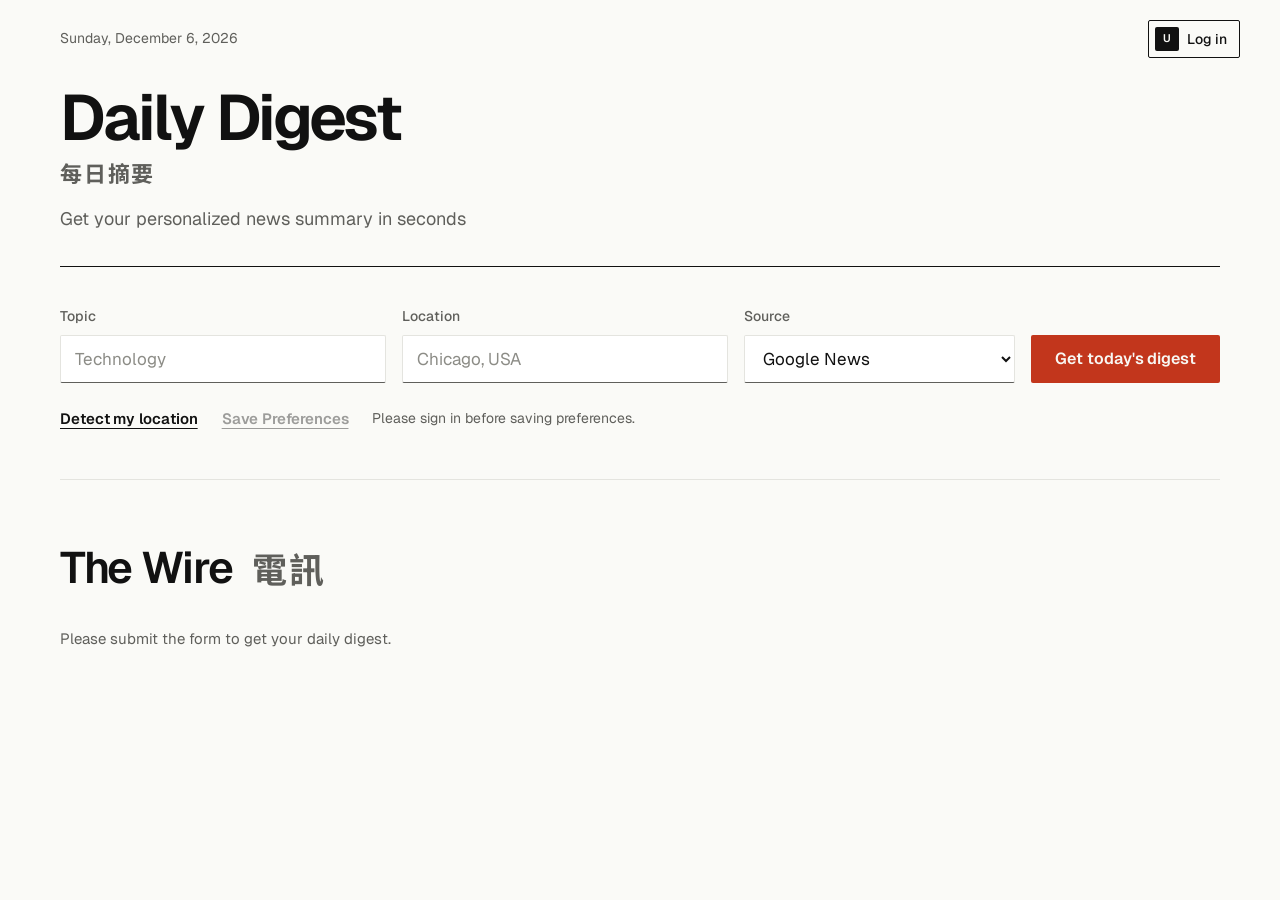
==== commit 85dd6975: "Simplify home page: plain "Get today's digest" button and labeled fields - Replace the rotated seal " ====
--- a/public/index.html
+++ b/public/index.html
@@ -10,32 +10,31 @@
       /* ---------- Masthead ---------- */
       .masthead { padding-top: 20px; padding-bottom: 0; }
 
-      .wire-strip {
+      .topline {
         display: flex;
-        flex-wrap: wrap;
-        gap: 4px 16px;
         min-height: 36px;
         align-items: center;
         padding-right: 200px;
         color: var(--ink-2);
+        font-size: 14px;
       }
 
       .nameplate {
-        margin-top: 40px;
-        font-size: clamp(56px, 10vw, 120px);
-        line-height: 0.92;
+        margin-top: 32px;
+        font-size: clamp(40px, 6vw, 64px);
+        line-height: 0.95;
         font-weight: 650;
-        letter-spacing: -0.055em;
+        letter-spacing: -0.04em;
       }
 
       .nameplate-zh {
         display: block;
-        margin-top: 12px;
+        margin-top: 10px;
         font-family: var(--f-zh);
-        font-size: clamp(22px, 3vw, 32px);
+        font-size: clamp(18px, 2.2vw, 22px);
         line-height: 1.2;
         font-weight: 700;
-        letter-spacing: 0.12em;
+        letter-spacing: 0.08em;
         color: var(--ink-2);
       }
 
@@ -47,56 +46,20 @@
         max-width: none;
       }
 
-      /* ---------- Edition sentence ---------- */
+      /* ---------- Edition form ---------- */
       .edition { padding-top: 40px; padding-bottom: 48px; border-bottom: 1px solid var(--rule); }
 
-      .edition-row {
+      .fields {
         display: grid;
-        grid-template-columns: 1fr auto;
-        gap: 32px;
+        grid-template-columns: 1.2fr 1.2fr 1fr auto;
+        gap: 16px;
         align-items: end;
       }
 
-      .sentence {
-        margin-top: 16px;
-        font-size: clamp(26px, 3.6vw, 40px);
-        line-height: 1.3;
-        font-weight: 400;
-        letter-spacing: -0.02em;
-        max-width: 26em;
-      }
-
-      .sentence .field {
-        display: inline-block;
-        width: auto;
-        min-width: 4ch;
-        max-width: 100%;
-        field-sizing: content;
-        margin: 0;
-        padding: 0 2px;
-        border: 0;
-        border-bottom: 2px solid var(--accent);
-        border-radius: 0;
-        background: transparent;
-        color: var(--ink);
-        font: inherit;
-        font-weight: 600;
-        letter-spacing: inherit;
-        vertical-align: baseline;
-        transition: background-color 150ms ease;
-      }
-
-      .sentence select.field {
-        appearance: none;
-        cursor: pointer;
-        padding-right: 2px;
-      }
-
-      .sentence select.field option { font-size: 16px; font-weight: 400; }
-
-      .sentence .field:focus { outline: none; background: var(--wash); }
-
-      .sentence .field::placeholder { color: var(--ink-3); font-weight: 400; }
+      .f { min-width: 0; }
+
+      .f input,
+      .f select { height: 48px; margin-bottom: 0; padding-top: 0; padding-bottom: 0; }
 
       .edition-tools {
         display: flex;
@@ -108,44 +71,42 @@
 
       .helper-text { color: var(--ink-3); font-size: 14px; }
 
-      .pref-status { color: var(--ink-2); }
-
-      /* ---------- Seal button ---------- */
-      .seal {
-        width: 112px;
-        height: 112px;
-        flex: none;
-        display: flex;
-        flex-direction: column;
-        align-items: center;
-        justify-content: center;
-        gap: 4px;
-        border-radius: 6px;
+      .pref-status { color: var(--ink-2); font-size: 14px; }
+
+      /* ---------- Primary action: 產生今日摘要 ---------- */
+      .btn-go {
+        height: 48px;
+        padding: 0 24px;
+        border-radius: 2px;
         background: var(--accent);
         color: var(--accent-ink);
-        box-shadow: inset 0 0 0 3px var(--accent), inset 0 0 0 5px var(--accent-ink);
-        transform: rotate(-3deg);
-        transition: transform 120ms ease;
-      }
-
-      .seal:hover { transform: rotate(-3deg) scale(1.03); }
-      .seal:active { transform: rotate(-3deg) scale(0.97); }
-      .seal:disabled { opacity: 0.6; cursor: progress; }
-
-      .seal-zh {
-        font-family: var(--f-zh);
-        font-size: 28px;
-        font-weight: 700;
-        line-height: 1;
-        letter-spacing: 0.05em;
-      }
-
-      .seal-en {
-        font-family: var(--f-mono);
-        font-size: 10px;
+        font-size: 16px;
         font-weight: 600;
-        letter-spacing: 0.12em;
-      }
+        letter-spacing: -0.005em;
+        white-space: nowrap;
+        transition: background-color 120ms ease, transform 100ms ease;
+      }
+
+      .btn-go:hover { background: var(--accent-hover); }
+      .btn-go:active { transform: scale(0.98); }
+      .btn-go:focus-visible { outline: 2px solid var(--ink); outline-offset: 2px; }
+      .btn-go:disabled { opacity: 0.75; cursor: progress; }
+
+      .spin {
+        display: inline-block;
+        width: 14px;
+        height: 14px;
+        margin-right: 8px;
+        vertical-align: -2px;
+        border: 2px solid currentColor;
+        border-right-color: transparent;
+        border-radius: 9999px;
+        animation: spin 700ms linear infinite;
+      }
+
+      @keyframes spin { to { transform: rotate(360deg); } }
+
+      @media (prefers-reduced-motion: reduce) { .spin { animation: none; } }
 
       /* ---------- Digest: parallel EN / 中文 ---------- */
       .digest { padding-top: 56px; }
@@ -181,6 +142,8 @@
       }
 
       .col-heads {
+        font-size: 14px;
+        font-weight: 500;
         padding-bottom: 8px;
         border-bottom: 1px solid var(--rule-strong);
         color: var(--ink-2);
@@ -352,6 +315,10 @@
       @media (max-width: 899px) {
         .col-heads { display: none; }
 
+        .fields { grid-template-columns: 1fr 1fr; }
+
+        .fields .btn-go { grid-column: 1 / -1; width: 100%; }
+
         .point {
           grid-template-columns: 52px 1fr;
           column-gap: 12px;
@@ -371,9 +338,9 @@
       }
 
       @media (max-width: 719px) {
-        .wire-strip { padding-right: 0; padding-top: 52px; }
+        .topline { padding-right: 0; padding-top: 52px; }
         .nameplate { margin-top: 24px; }
-        .edition-row { grid-template-columns: 1fr; gap: 24px; }
+        .fields { grid-template-columns: 1fr; }
       }
     </style>
   </head>
@@ -465,9 +432,8 @@
 
     <div id="mainContent">
       <header class="masthead">
-        <div class="wire-strip mono">
+        <div class="topline">
           <span id="dateline"></span>
-          <span>EN · <span lang="zh-Hant">中文</span></span>
         </div>
         <h1 class="nameplate"><span>Daily Digest</span><span class="nameplate-zh" lang="zh-Hant">每日摘要</span></h1>
         <p class="deck" data-i18n="subtitle">Get your daily news summary in seconds</p>
@@ -476,31 +442,30 @@
       <main>
       <section class="edition">
         <form id="interestForm">
-          <div class="kicker" data-i18n="edition-kicker">Today's edition</div>
-          <div class="edition-row">
-            <p class="sentence">
-              <span data-i18n="sentence-the">The</span>
-              <label for="topic" class="sr-only" data-i18n="topic-label">What news topics interest you?</label>
+          <div class="fields">
+            <div class="f">
+              <label for="topic" data-i18n="topic-label">Topic</label>
               <input
                 id="topic"
                 name="topic"
-                class="field"
                 data-i18n-placeholder="topic-placeholder"
                 placeholder="Technology"
                 required
               />
-              <span data-i18n="sentence-edition">edition, for</span>
-              <label for="address" class="sr-only" data-i18n="address-label">Location (City, State/Province, Country)</label>
+            </div>
+            <div class="f">
+              <label for="address" data-i18n="address-label">Location</label>
               <input
                 id="address"
                 name="address"
-                class="field"
                 data-i18n-placeholder="address-placeholder"
                 placeholder="Chicago, USA"
                 required
-              /><span data-i18n="sentence-from">, from</span>
-              <label for="presetSource" class="sr-only" data-i18n="source-label">Source</label>
-              <select id="presetSource" name="presetSource" class="field">
+              />
+            </div>
+            <div class="f">
+              <label for="presetSource" data-i18n="source-label">Source</label>
+              <select id="presetSource" name="presetSource">
                 <option value="">Google News</option>
                 <option value="bbc_world">BBC News - World</option>
                 <option value="cnn_world">CNN - World</option>
@@ -522,17 +487,14 @@
                 <option value="reddit_worldnews">Reddit - r/worldnews</option>
                 <option value="google_top">Google News - Top stories</option>
                 <option value="politico_playbook">Politico - Playbook</option>
-              </select><span data-i18n="sentence-end">.</span>
-            </p>
-            <button type="submit" class="seal" aria-label="Generate Daily Digest">
-              <span class="seal-zh" lang="zh-Hant">付印</span>
-              <span class="seal-en">GO TO PRESS</span>
-            </button>
+              </select>
+            </div>
+            <button type="submit" class="btn-go" id="generateBtn" data-i18n="submit-btn">Get today's digest</button>
           </div>
           <div class="edition-tools">
             <button type="button" class="btn-ghost" id="detectLocation" data-i18n="detect-location">Detect my location</button>
             <button type="button" class="btn-ghost" id="savePreferences" data-i18n="save-preferences">Save Preferences</button>
-            <span class="pref-status mono" id="prefStatus" data-i18n="pref-status-idle">Save your preferences after you sign in.</span>
+            <span class="pref-status" id="prefStatus" data-i18n="pref-status-idle">Save your preferences after you sign in.</span>
           </div>
         </form>
       </section>
@@ -546,7 +508,7 @@
           <h2>Things to Watch Today</h2>
           <span class="h-zh" lang="zh-Hant">今天需要注意的事情</span>
         </div>
-        <div class="col-heads mono" aria-hidden="true"><span>English</span><span lang="zh-Hant">中文</span></div>
+        <div class="col-heads" aria-hidden="true"><span>English</span><span lang="zh-Hant">中文</span></div>
         <ol class="points" id="thingsToWatch"></ol>
         <div class="takeaway" id="takeawayBox"></div>
         <div class="byline mono" id="machineByline"></div>
@@ -635,24 +597,20 @@
           "account-password-mismatch": "新密碼不一致。",
           "account-password-success": "密碼已更新。",
           "account-password-error": "更新密碼失敗。",
-          "topic-label": "您對哪些新聞主題感興趣？",
+          "topic-label": "主題",
           "topic-placeholder": "科技",
-          "address-label": "位置（城市、州/省、國家）",
+          "address-label": "地點",
           "address-placeholder": "台北，台灣",
           "address-helper": "請輸入位置或點擊自動偵測",
           "detect-location": "偵測我的位置",
-          "edition-kicker": "今日版",
-          "sentence-the": "今日",
-          "sentence-edition": "版・地點",
-          "sentence-from": "・來源",
-          "sentence-end": "。",
           "source-label": "新聞來源",
           "detecting-location": "正在偵測位置...",
           "location-error": "無法偵測位置，請手動輸入。",
           "location-success": "位置已偵測！",
           "url-label": "自訂 RSS / 新聞網址（選填）",
           "url-placeholder": "例如：https://example.com/rss",
-          "submit-btn": "生成每日摘要",
+          "submit-btn": "產生今日摘要",
+          "submit-loading": "產生中…",
           "helper-text": "正在獲取過去24小時的最新新聞...",
           "status-default": "請提交表單以獲取您的每日摘要。",
           "status-loading": "正在獲取最新新聞...",
@@ -731,24 +689,20 @@
           "account-password-mismatch": "Passwords do not match.",
           "account-password-success": "Password updated.",
           "account-password-error": "Failed to update password.",
-          "topic-label": "What news topics interest you?",
+          "topic-label": "Topic",
           "topic-placeholder": "Technology",
-          "address-label": "Location (City, State/Province, Country)",
+          "address-label": "Location",
           "address-placeholder": "Chicago, USA",
           "address-helper": "Enter your location or click to detect automatically",
           "detect-location": "Detect my location",
-          "edition-kicker": "Today's edition",
-          "sentence-the": "The",
-          "sentence-edition": "edition, for",
-          "sentence-from": ", from",
-          "sentence-end": ".",
           "source-label": "Source",
           "detecting-location": "Detecting location...",
           "location-error": "Unable to detect location. Please enter manually.",
           "location-success": "Location detected!",
           "url-label": "Custom RSS / News URL (Optional)",
           "url-placeholder": "e.g., https://example.com/rss",
-          "submit-btn": "Generate Daily Digest",
+          "submit-btn": "Get today's digest",
+          "submit-loading": "Generating…",
           "helper-text": "Fetching latest news from the past 24 hours...",
           "status-default": "Please submit the form to get your daily digest.",
           "status-loading": "Fetching latest news…",
@@ -767,8 +721,16 @@
       const THEME_KEY = 'dailyDigestTheme';
       let currentUser = null;
 
+      function renderDateline() {
+        const dateline = document.getElementById("dateline");
+        if (!dateline) return;
+        const locale = currentLang === 'zh' ? 'zh-TW' : 'en-US';
+        dateline.textContent = new Date().toLocaleDateString(locale, { weekday: 'long', year: 'numeric', month: 'long', day: 'numeric' });
+      }
+
       function updateLanguage(lang) {
         currentLang = lang;
+        renderDateline();
         document.querySelectorAll('[data-i18n]').forEach(el => {
           const key = el.getAttribute('data-i18n');
           if (currentUser && key === 'nav-login') {
@@ -1465,7 +1427,7 @@
       const takeawayBox = document.getElementById("takeawayBox");
       const aiDisabledNotice = document.getElementById("aiDisabledNotice");
       const machineByline = document.getElementById("machineByline");
-      const sealBtn = form.querySelector('.seal');
+      const generateBtn = document.getElementById('generateBtn');
 
       function escapeHtml(text) {
         return String(text)
@@ -1494,10 +1456,7 @@
         return { headline: title.slice(0, idx), source: title.slice(idx + 3) };
       }
 
-      const dateline = document.getElementById("dateline");
-      if (dateline) {
-        dateline.textContent = new Date().toLocaleDateString('en-US', { weekday: 'long', year: 'numeric', month: 'long', day: 'numeric' }).toUpperCase();
-      }
+      renderDateline();
 
       form.addEventListener("submit", async (event) => {
         event.preventDefault();
@@ -1518,7 +1477,8 @@
 
         statusBox.textContent = translations[currentLang]["status-loading"];
         statusBox.className = "status loading";
-        sealBtn.disabled = true;
+        generateBtn.disabled = true;
+        generateBtn.innerHTML = `<span class="spin" aria-hidden="true"></span>${escapeHtml(translations[currentLang]["submit-loading"])}`;
         newsList.innerHTML = "";
         takeawaySection.style.display = "none";
         aiDisabledNotice.style.display = "none";
@@ -1596,7 +1556,8 @@
           statusBox.textContent = error.message;
           statusBox.className = "error";
         } finally {
-          sealBtn.disabled = false;
+          generateBtn.disabled = false;
+          generateBtn.textContent = translations[currentLang]["submit-btn"];
         }
       });
 // ----- Dark mode toggle -----
--- a/public/digest.css
+++ b/public/digest.css
@@ -10,6 +10,7 @@
   --rule: #E4E4DF;
   --rule-strong: #111111;
   --accent: #C2361C;
+  --accent-hover: #A82E17;
   --accent-ink: #F8F7F3;
   --wash: #FBE4DC;
   --success: #2F6B3F;
@@ -34,6 +35,7 @@
   --rule: #2A2B2F;
   --rule-strong: #EDEDEA;
   --accent: #FF6A4A;
+  --accent-hover: #FF8466;
   --accent-ink: #111214;
   --wash: #2B1A16;
   --success: #6FBF82;
@@ -85,7 +87,8 @@
   white-space: nowrap;
 }
 
-.mono, .kicker, label {
+/* Mono is for machine data only (timestamps, source tags, the byline) */
+.mono {
   font-family: var(--f-mono);
   font-size: 11.5px;
   line-height: 1.4;
@@ -94,7 +97,14 @@
   text-transform: uppercase;
 }
 
-.kicker { color: var(--accent); }
+.kicker, label {
+  font-family: var(--f-sans);
+  font-size: 14px;
+  line-height: 1.4;
+  font-weight: 500;
+}
+
+.kicker { color: var(--accent); font-weight: 600; }
 
 /* ---------- Page frame ---------- */
 
@@ -154,11 +164,9 @@
   border: 1px solid var(--rule-strong);
   border-radius: 2px;
   background: var(--paper);
-  font-family: var(--f-mono);
-  font-size: 12px;
+  font-family: var(--f-sans);
+  font-size: 14px;
   font-weight: 500;
-  letter-spacing: 0.08em;
-  text-transform: uppercase;
   position: relative;
   transition: background-color 120ms ease;
 }
@@ -277,11 +285,9 @@
 .lang-btn,
 .theme-btn {
   padding: 6px 10px;
-  font-family: var(--f-mono);
-  font-size: 11.5px;
+  font-family: var(--f-sans);
+  font-size: 14px;
   font-weight: 500;
-  letter-spacing: 0.08em;
-  text-transform: uppercase;
   color: var(--ink-2);
   transition: background-color 120ms ease, color 120ms ease;
 }
@@ -317,11 +323,10 @@
   background: var(--ink);
   color: var(--paper);
   border: 1px solid var(--ink);
-  font-family: var(--f-mono);
-  font-size: 12px;
-  font-weight: 500;
-  letter-spacing: 0.1em;
-  text-transform: uppercase;
+  font-family: var(--f-sans);
+  font-size: 15px;
+  font-weight: 600;
+  letter-spacing: -0.005em;
   transition: transform 100ms ease, opacity 120ms ease;
 }
 
@@ -340,11 +345,10 @@
   background: transparent;
   color: var(--ink);
   border: 1px solid var(--ink);
-  font-family: var(--f-mono);
-  font-size: 12px;
-  font-weight: 500;
-  letter-spacing: 0.1em;
-  text-transform: uppercase;
+  font-family: var(--f-sans);
+  font-size: 15px;
+  font-weight: 600;
+  letter-spacing: -0.005em;
   transition: background-color 120ms ease;
 }
 
@@ -370,11 +374,10 @@
   border: 0;
   background: none;
   color: var(--ink);
-  font-family: var(--f-mono);
-  font-size: 12px;
-  font-weight: 500;
-  letter-spacing: 0.1em;
-  text-transform: uppercase;
+  font-family: var(--f-sans);
+  font-size: 15px;
+  font-weight: 600;
+  letter-spacing: -0.005em;
   text-decoration: underline;
   text-underline-offset: 4px;
   text-decoration-color: var(--rule-strong);
@@ -436,12 +439,8 @@
 /* ---------- Status, alerts, errors ---------- */
 
 .status {
-  font-family: var(--f-mono);
-  font-size: 11.5px;
-  line-height: 1.4;
-  font-weight: 500;
-  letter-spacing: 0.08em;
-  text-transform: uppercase;
+  font-size: 15px;
+  line-height: 1.5;
   color: var(--ink-2);
   padding: 12px 0;
 }
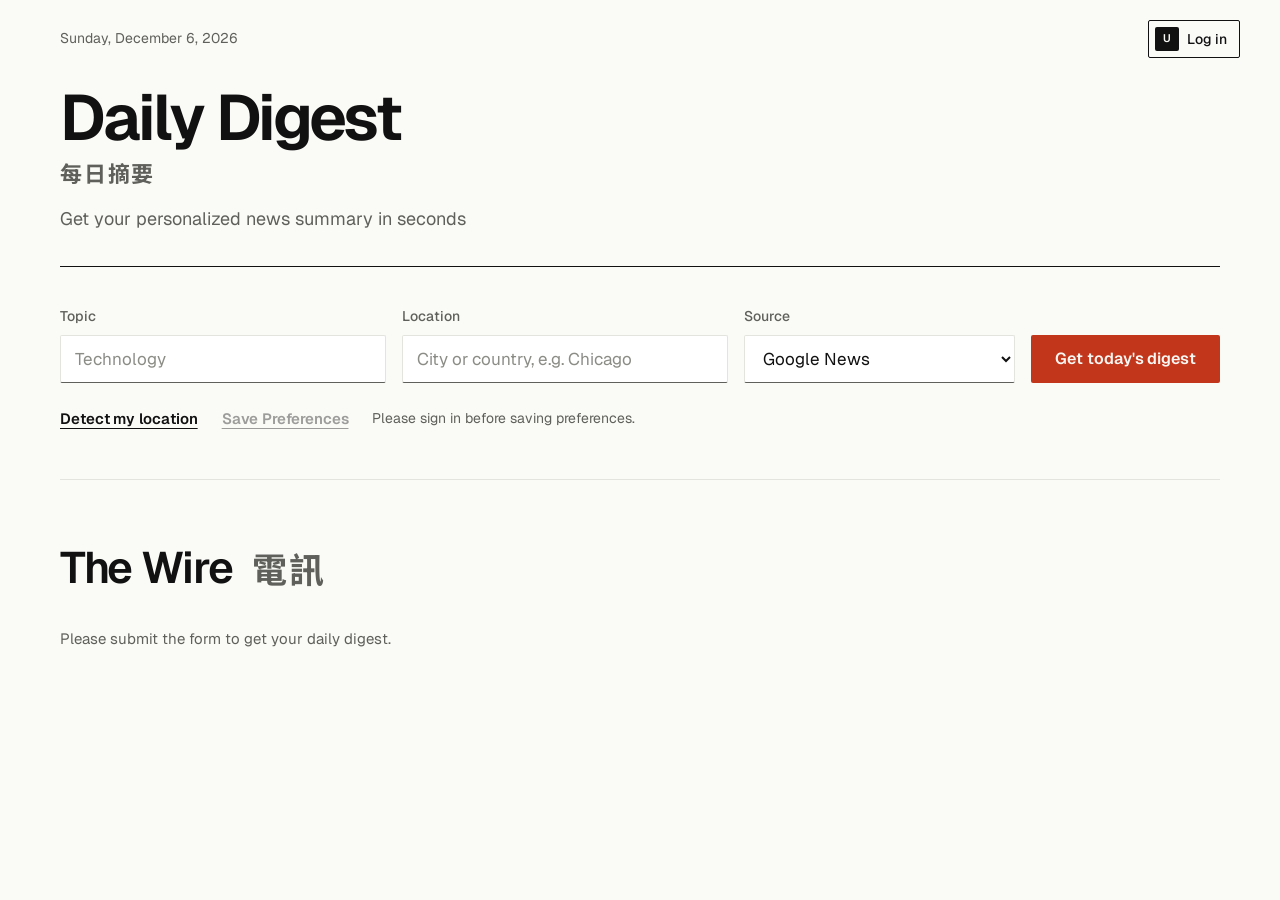
==== commit 460cc829: "Resolve rough location text with the LLM and search news for that place Locations like "Taipei" or "" ====
--- a/public/index.html
+++ b/public/index.html
@@ -459,7 +459,7 @@
                 id="address"
                 name="address"
                 data-i18n-placeholder="address-placeholder"
-                placeholder="Chicago, USA"
+                placeholder="City or country, e.g. Chicago"
                 required
               />
             </div>
@@ -600,7 +600,7 @@
           "topic-label": "主題",
           "topic-placeholder": "科技",
           "address-label": "地點",
-          "address-placeholder": "台北，台灣",
+          "address-placeholder": "城市或國家，例如台北",
           "address-helper": "請輸入位置或點擊自動偵測",
           "detect-location": "偵測我的位置",
           "source-label": "新聞來源",
@@ -620,6 +620,7 @@
           "things-to-watch": "今天需要注意的事情",
           "takeaway": "Take Away",
           "error-fetch": "無法取得新聞",
+          "error-unsupported-location": "不支援這個地點",
           "ai-disabled": "AI 摘要功能目前不可用。新聞文章將在沒有 AI 生成摘要的情況下顯示。"
         },
         en: {
@@ -692,7 +693,7 @@
           "topic-label": "Topic",
           "topic-placeholder": "Technology",
           "address-label": "Location",
-          "address-placeholder": "Chicago, USA",
+          "address-placeholder": "City or country, e.g. Chicago",
           "address-helper": "Enter your location or click to detect automatically",
           "detect-location": "Detect my location",
           "source-label": "Source",
@@ -712,6 +713,7 @@
           "things-to-watch": "Things to Watch Today",
           "takeaway": "Take Away",
           "error-fetch": "Failed to fetch news",
+          "error-unsupported-location": "This location is not supported",
           "ai-disabled": "AI summarization is currently unavailable. News articles are displayed without AI-generated summaries."
         }
       };
@@ -1488,6 +1490,9 @@
           const payload = await response.json();
 
           if (!response.ok) {
+            if (payload.code === "unsupported_location") {
+              throw new Error(translations[currentLang]["error-unsupported-location"]);
+            }
             throw new Error(payload.error || translations[currentLang]["error-fetch"]);
           }
 
